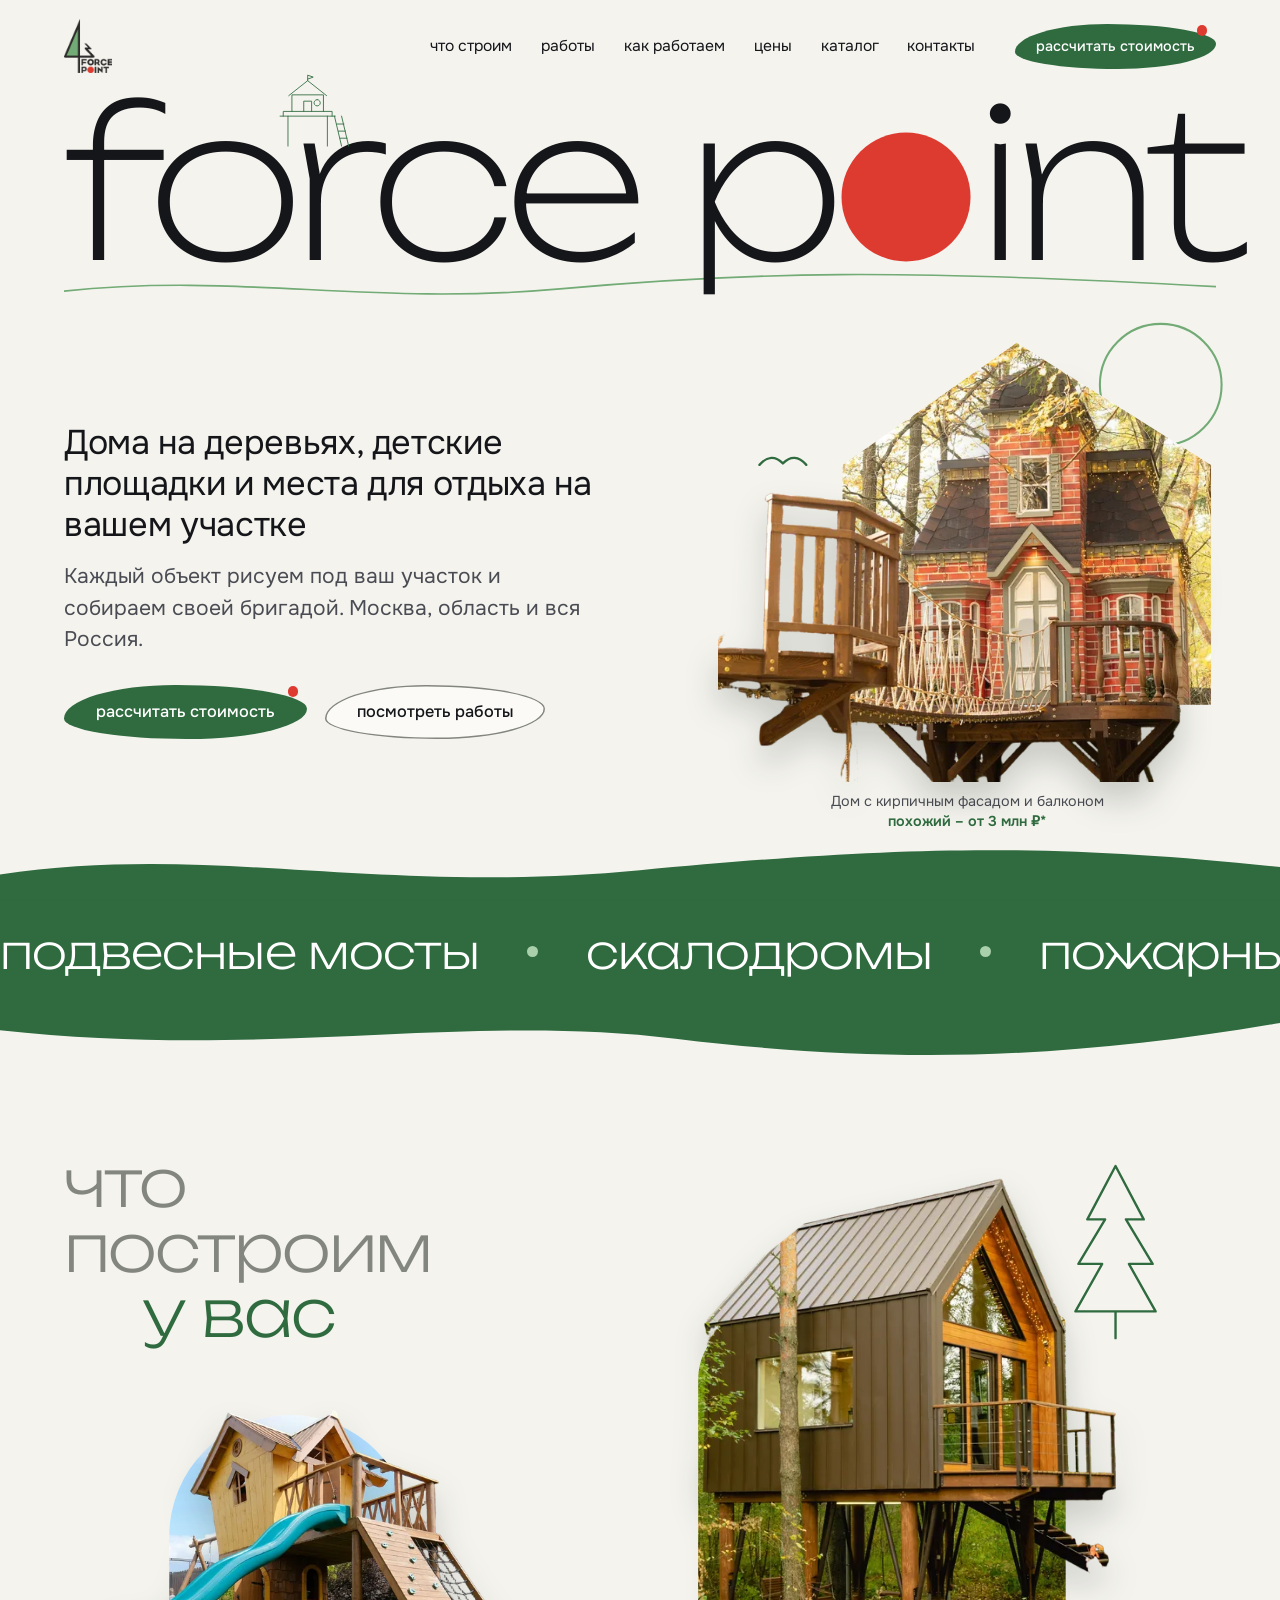
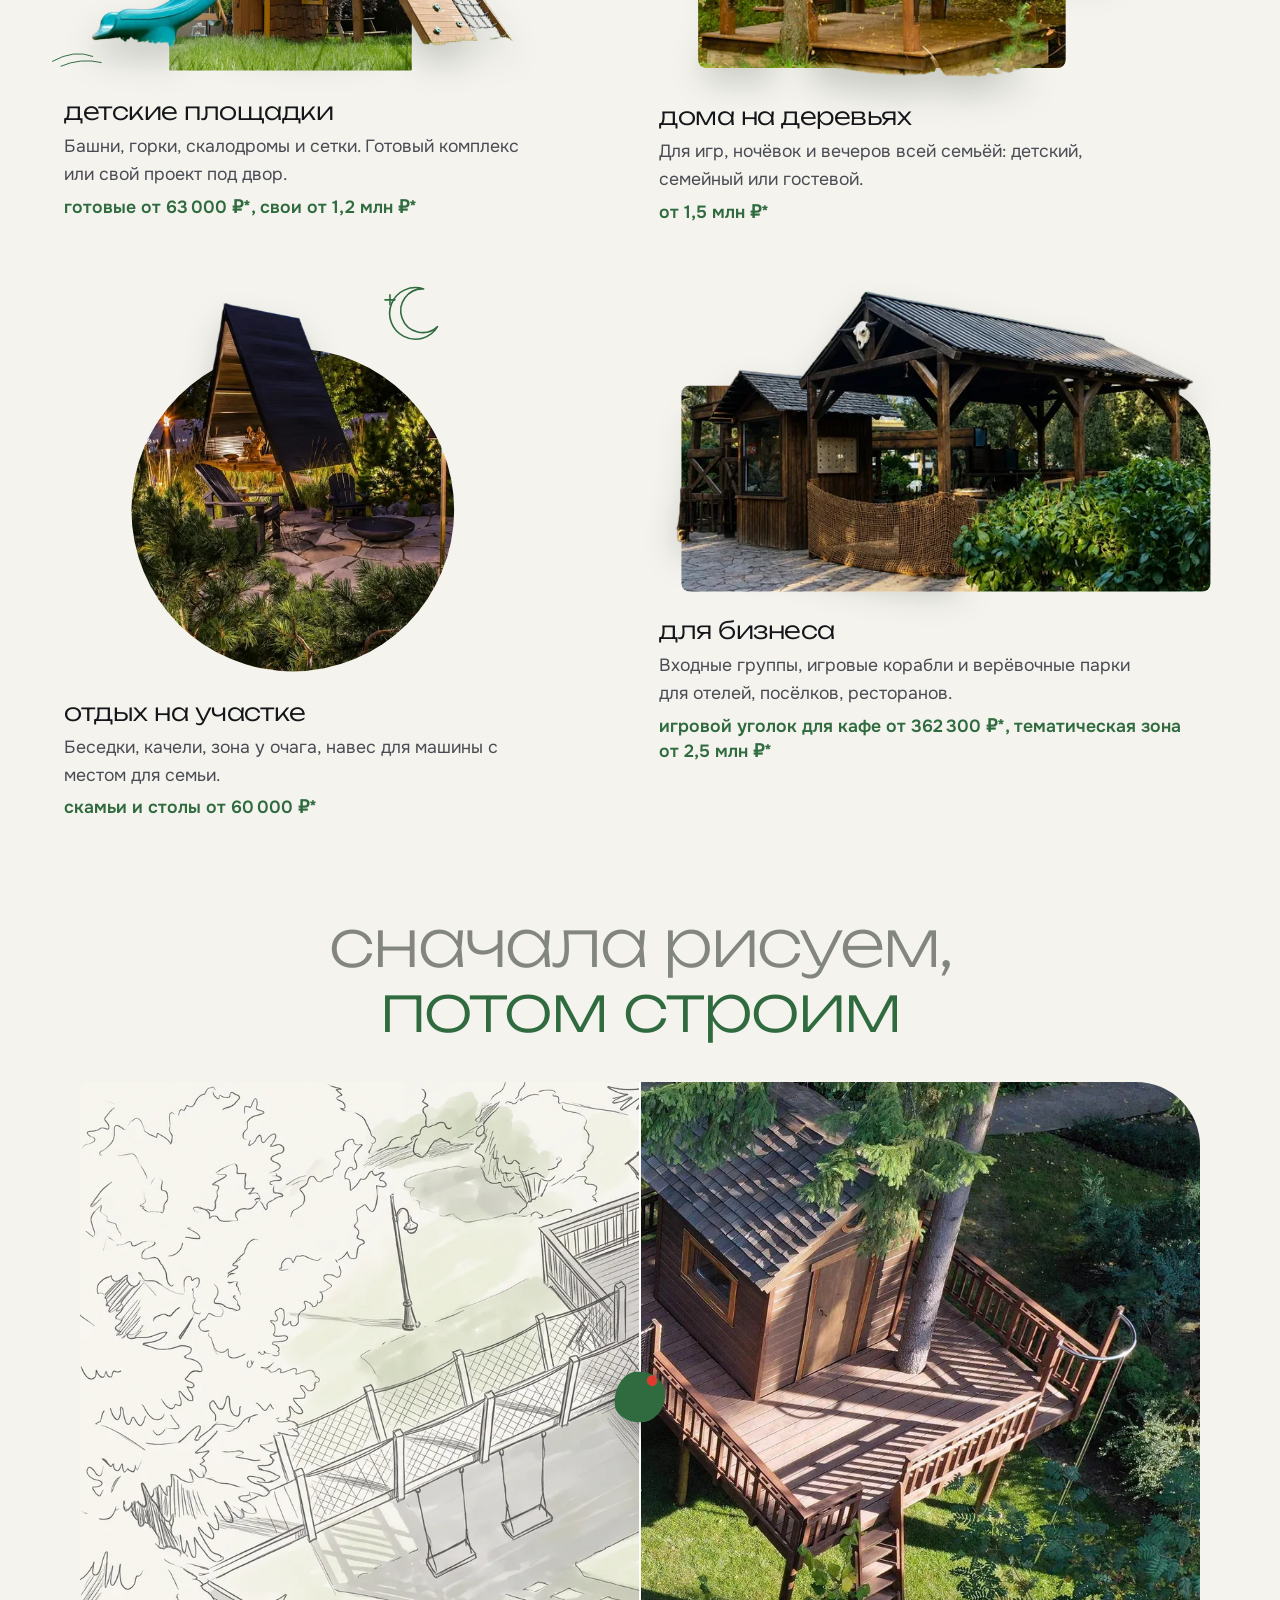
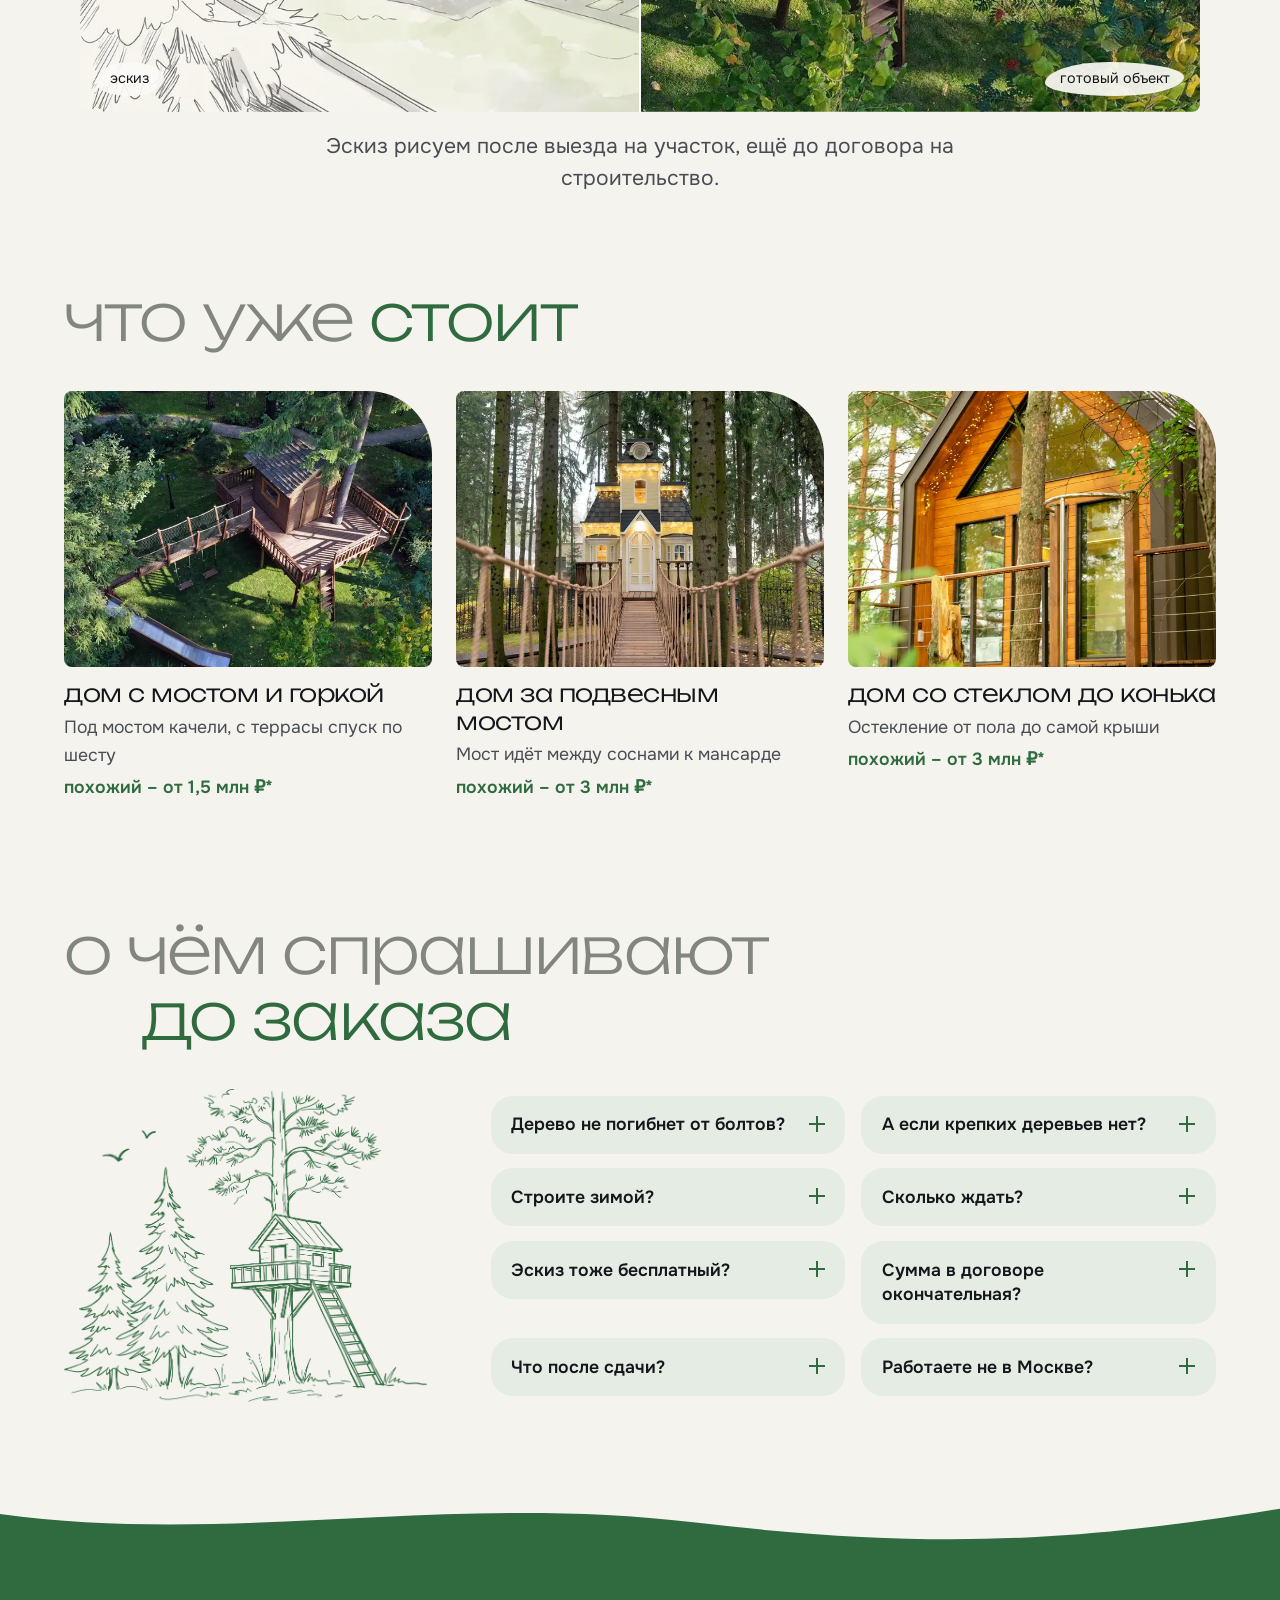
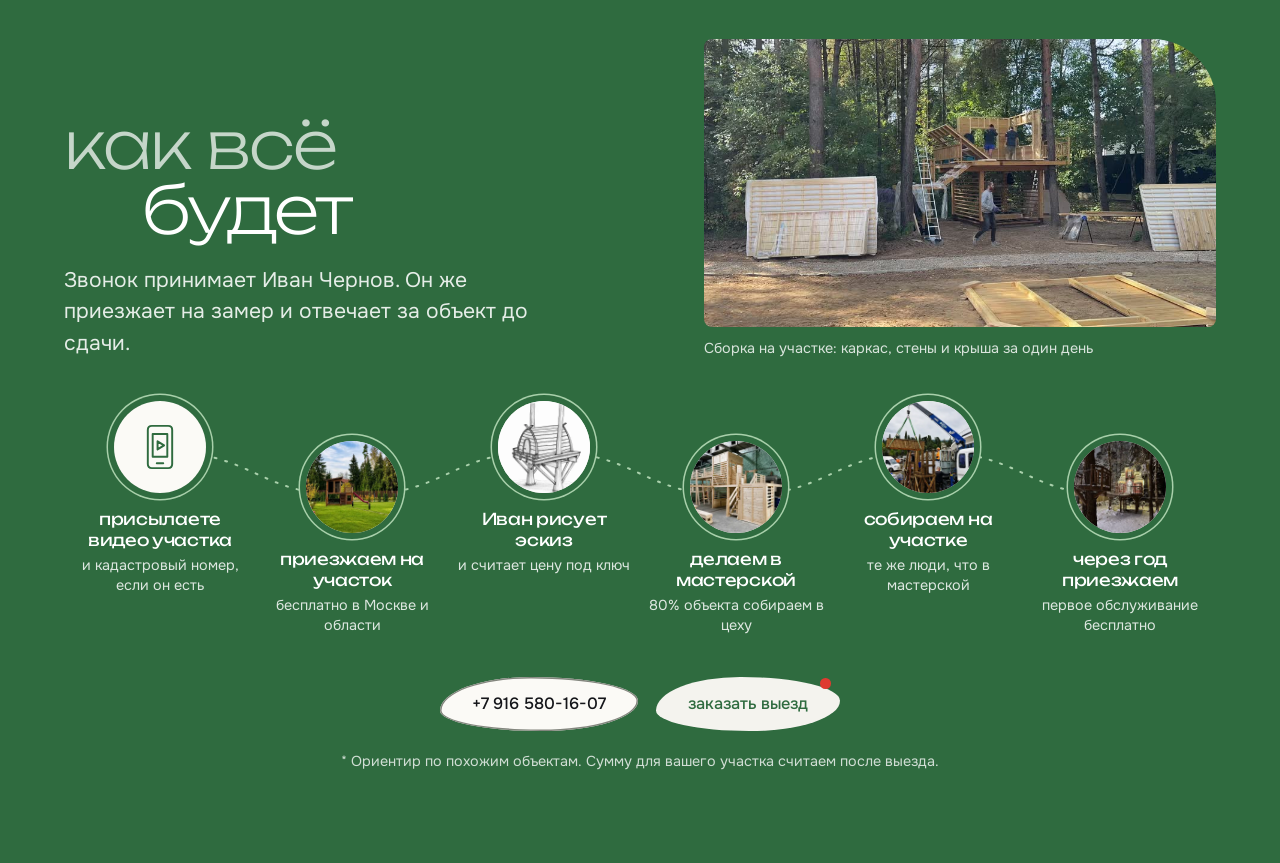
==== index.html @ ba2d0cb1 "Концепт главной Force Point для показа заказчику Co-Authored-By: Claude Opus 5.5 <noreply@anthropic." ====
<!doctype html>
<html lang="ru">
<head>
<meta charset="utf-8">
<meta name="viewport" content="width=device-width, initial-scale=1">
<title>Дома на деревьях и детские площадки – Force Point</title>
<meta name="robots" content="noindex, nofollow">
<link rel="icon" href="assets/img/favicon.ico?v=ee35d3ab95">
<link rel="preload" href="fonts/unbounded-cyrillic-wght-normal.woff2" as="font" type="font/woff2" crossorigin>
<link rel="stylesheet" href="assets/vendor/swiper/swiper-bundle.min.css?v=fc51f21167">
<link rel="stylesheet" href="tokens.css?v=929bfe4e19">
<link rel="stylesheet" href="concept.css?v=a78a0de859">
</head>
<body>

<svg width="0" height="0" class="defs" aria-hidden="true">
  <symbol id="fir" viewBox="0 0 60 122"><path d="M30 4 L11 40 H23 L5 70 H21 L3 102 H57 L39 70 H55 L37 40 H49 Z M30 102 V120"/></symbol>
  <symbol id="cloud" viewBox="0 0 80 46"><path d="M12 42 C2 42 1 27 13 26 C12 12 31 6 38 18 C44 5 67 9 64 27 C78 26 79 42 64 42 Z"/></symbol>
  <symbol id="bird" viewBox="0 0 34 12"><path d="M1 10 Q9 1 17 9 Q25 1 33 10"/></symbol>
  <symbol id="treehouse" viewBox="0 0 220 190">
    <path d="M60 188 V112 M160 188 V112 M40 112 H180 M48 112 V100 H172 V112"/>
    <path d="M70 100 V58 H150 V100 M62 60 L110 22 L158 60"/>
    <path d="M100 100 V74 H120 V100 M134 70 a8 8 0 1 0 0.1 0"/>
    <path d="M178 112 L196 188 M196 112 L214 188 M184 132 H202 M188 150 H206 M192 168 H210"/>
    <path d="M110 22 V8 L124 13 L110 18"/>
  </symbol>
  <symbol id="phone" viewBox="0 0 64 64"><path d="M22 6 H42 Q47 6 47 11 V53 Q47 58 42 58 H22 Q17 58 17 53 V11 Q17 6 22 6 Z M28 52 H36 M23 16 H41 V44 H23 Z M29 25 L37 30 L29 35 Z"/></symbol>
</svg>

<header class="header">
  <a class="brand" href="./" aria-label="Force Point"><img src="assets/img/logo-dark-240.webp?v=c1f12a60f7" width="240" height="271" alt=""></a>
  <nav class="nav" aria-label="Основное меню">
    <a href="#build">что строим</a>
    <a href="#works">работы</a>
    <a href="#path">как работаем</a>
    <a href="#build">цены</a>
    <a href="#works">каталог</a>
    <a href="#order">контакты</a>
  </nav>
  <a class="blob-btn blob-btn--small" href="#order">рассчитать стоимость</a>
</header>

<main>

<section class="hero">
  <p class="giant" aria-hidden="true">force p<span class="dot-o">o</span>int<svg class="perch"><use href="#treehouse"/></svg></p>
  <svg class="hill" viewBox="0 0 1440 120" preserveAspectRatio="none" aria-hidden="true"><path d="M0 70 C 220 20 380 110 620 64 S 1040 10 1440 58"/></svg>

  <div class="hero-row">
    <div class="hero-text">
      <h1>Дома на деревьях, детские площадки и места для отдыха на вашем участке</h1>
      <p>Каждый объект рисуем под ваш участок и собираем своей бригадой. Москва, область и вся Россия.</p>
      <div class="actions">
        <a class="blob-btn" href="#order">рассчитать стоимость</a>
        <a class="blob-btn blob-btn--light" href="#works">посмотреть работы</a>
      </div>
    </div>

    <figure class="hero-figure">
      <div class="pop pop--brick">
        <svg class="doodle hero-sun" viewBox="0 0 100 100"><circle cx="50" cy="50" r="47"/></svg>
        <div class="pop-shape"><img src="img/pop/brick-1200.webp?v=522256e740" srcset="img/pop/brick-640.webp?v=04c3f926df 640w, img/pop/brick-1200.webp?v=522256e740 1200w" sizes="(max-width: 860px) 92vw, 560px" width="1200" height="1090" alt="Дом на дереве с кирпичным фасадом, балконом и верёвочным мостом среди осенней листвы" fetchpriority="high"></div>
<img class="pop-cut" src="img/pop/brick-cut-1200.webp?v=ddfe36bfa2" srcset="img/pop/brick-cut-640.webp?v=f994832291 640w, img/pop/brick-cut-1200.webp?v=ddfe36bfa2 1200w" sizes="(max-width: 860px) 92vw, 560px" width="1200" height="1090" alt="" aria-hidden="true" fetchpriority="high">
        <svg class="doodle doodle--front hero-bird"><use href="#bird"/></svg>
      </div>
      <figcaption>Дом с кирпичным фасадом и балконом <b>похожий – <span class="nobr">от 3 млн ₽*</span></b></figcaption>
    </figure>
  </div>
</section>

<div class="band">
  <svg class="wave wave--top" viewBox="0 0 1440 110" preserveAspectRatio="none" aria-hidden="true"><path d="M0 110 V60 C 240 0 420 100 720 52 S 1180 0 1440 46 V110 Z"/></svg>
  <div class="ticker" aria-hidden="true">
    <div class="ticker-line">
      <span>подвесные мосты</span><span>скалодромы</span><span>пожарные шесты</span><span>качели-гнёзда</span><span>песочницы со скамьями</span><span>беседки</span><span>зоны у очага</span><span>гаражи с местом для семьи</span><span>вольеры</span><span>входные группы</span><span>игровые корабли</span><span>строим и зимой</span><span>подвесные мосты</span><span>скалодромы</span><span>пожарные шесты</span><span>качели-гнёзда</span><span>песочницы со скамьями</span><span>беседки</span><span>зоны у очага</span><span>гаражи с местом для семьи</span><span>вольеры</span><span>входные группы</span><span>игровые корабли</span><span>строим и зимой</span>
    </div>
  </div>
  <svg class="wave wave--bottom" viewBox="0 0 1440 110" preserveAspectRatio="none" aria-hidden="true"><path d="M0 0 V54 C 300 110 520 20 760 70 S 1200 110 1440 40 V0 Z"/></svg>
</div>

<section class="section build" id="build">
  <h2 class="two-tone build-title"><span>что построим</span> <span>у вас</span></h2>

  <a class="door door--house" href="#works">
    <div class="pop pop--pine">
      <svg class="doodle door-pine" viewBox="0 0 60 122"><use href="#fir"/></svg>
      <div class="pop-shape"><img src="img/pop/pine-1200.webp?v=fd95b093e8" srcset="img/pop/pine-640.webp?v=942b3dab69 640w, img/pop/pine-1200.webp?v=fd95b093e8 1200w" sizes="(max-width: 860px) 50vw, 46vw" width="1200" height="1151" alt="Дом на дереве на стальных опорах с террасой и лестницей в сосновом лесу" loading="lazy" decoding="async"></div>
<img class="pop-cut" src="img/pop/pine-cut-1200.webp?v=dfe029a0f3" srcset="img/pop/pine-cut-640.webp?v=f5804e5b0f 640w, img/pop/pine-cut-1200.webp?v=dfe029a0f3 1200w" sizes="(max-width: 860px) 50vw, 46vw" width="1200" height="1151" alt="" aria-hidden="true" loading="lazy" decoding="async">
    </div>
    <h3>дома на деревьях</h3>
    <p>Для игр, ночёвок и вечеров всей семьёй: детский, семейный или гостевой.</p>
    <span class="price nobr">от 1,5 млн ₽*</span>
  </a>

  <a class="door door--arch" href="#works">
    <div class="pop pop--playground">
      <div class="pop-shape"><img src="img/pop/playground-1200.webp?v=5e64ba952d" srcset="img/pop/playground-640.webp?v=08c63d7a18 640w, img/pop/playground-1200.webp?v=5e64ba952d 1200w" sizes="(max-width: 860px) 50vw, 44vw" width="1200" height="752" alt="Игровая башня с горкой, лестницей и скалодромом рядом с домом" loading="lazy" decoding="async"></div>
<img class="pop-cut" src="img/pop/playground-cut-1200.webp?v=b3ec64650d" srcset="img/pop/playground-cut-640.webp?v=a9c3c1dcd8 640w, img/pop/playground-cut-1200.webp?v=b3ec64650d 1200w" sizes="(max-width: 860px) 50vw, 44vw" width="1200" height="752" alt="" aria-hidden="true" loading="lazy" decoding="async">
      <svg class="doodle doodle--front door-whoosh" viewBox="0 0 120 40"><path d="M4 30 Q40 10 70 22 M18 38 Q50 24 84 32"/></svg>
    </div>
    <h3>детские площадки</h3>
    <p>Башни, горки, скалодромы и сетки. Готовый комплекс или свой проект под двор.</p>
    <span class="price"><span class="nobr">готовые от 63 000 ₽*</span>, <span class="nobr">свои от 1,2 млн ₽*</span></span>
  </a>

  <a class="door door--round" href="#works">
    <div class="pop pop--lounge">
      <svg class="doodle door-moon" viewBox="0 0 60 60"><path d="M40 6 A26 26 0 1 0 54 44 A22 22 0 1 1 40 6 Z"/><path d="M6 12 V22 M1 17 H11"/></svg>
      <div class="pop-shape"><img src="img/pop/lounge-1200.webp?v=35604b1f19" srcset="img/pop/lounge-640.webp?v=a756a510f2 640w, img/pop/lounge-1200.webp?v=35604b1f19 1200w" sizes="(max-width: 860px) 50vw, 34vw" width="1200" height="1084" alt="Вечерняя зона отдыха с навесом-шалашом, креслами, очагом и подсветкой" loading="lazy" decoding="async"></div>
<img class="pop-cut" src="img/pop/lounge-cut-1200.webp?v=0dac699942" srcset="img/pop/lounge-cut-640.webp?v=8b97aae8d5 640w, img/pop/lounge-cut-1200.webp?v=0dac699942 1200w" sizes="(max-width: 860px) 50vw, 34vw" width="1200" height="1084" alt="" aria-hidden="true" loading="lazy" decoding="async">
    </div>
    <h3>отдых на участке</h3>
    <p>Беседки, качели, зона у очага, навес для машины с местом для семьи.</p>
    <span class="price">скамьи и столы <span class="nobr">от 60 000 ₽*</span></span>
  </a>

  <a class="door door--wide" href="#works">
    <div class="pop pop--canopy">
      <div class="pop-shape"><img src="img/pop/canopy-1200.webp?v=cead79ba4e" srcset="img/pop/canopy-640.webp?v=a4f1229f09 640w, img/pop/canopy-1200.webp?v=cead79ba4e 1200w" sizes="(max-width: 860px) 50vw, 46vw" width="1200" height="716" alt="Входная группа парка: деревянный навес, водонапорная башня и ограда из каната" loading="lazy" decoding="async"></div>
<img class="pop-cut" src="img/pop/canopy-cut-1200.webp?v=8cf3392c97" srcset="img/pop/canopy-cut-640.webp?v=de8123966d 640w, img/pop/canopy-cut-1200.webp?v=8cf3392c97 1200w" sizes="(max-width: 860px) 50vw, 46vw" width="1200" height="716" alt="" aria-hidden="true" loading="lazy" decoding="async">
    </div>
    <h3>для бизнеса</h3>
    <p>Входные группы, игровые корабли и верёвочные парки для отелей, посёлков, ресторанов.</p>
    <span class="price">игровой уголок для кафе <span class="nobr">от 362 300 ₽*</span>, тематическая зона <span class="nobr">от 2,5 млн ₽*</span></span>
  </a>
</section>

<section class="section sketch-block">
  <h2 class="two-tone"><span>сначала рисуем,</span> <span>потом строим</span></h2>
  <div class="compare">
    <img class="compare-sketch" src="img/compare-sketch.webp?v=7c0fb1abaa" width="1600" height="900" alt="Эскиз дома на дереве с подвесным мостом, качелями и лестницей" loading="lazy" decoding="async">
    <div class="compare-photo"><img src="img/compare-photo.webp?v=628adcccfe" width="1600" height="900" alt="Готовый дом на дереве с подвесным мостом, качелями и лестницей, вид сверху" loading="lazy" decoding="async"></div>
    <span class="compare-label compare-label--left">эскиз</span>
    <span class="compare-label compare-label--right">готовый объект</span>
    <input class="compare-range" type="range" min="0" max="100" value="50" aria-label="Сравнить эскиз и готовый объект">
    <span class="compare-handle" aria-hidden="true"></span>
  </div>
  <p class="sketch-note">Эскиз рисуем после выезда на участок, ещё до договора на строительство.</p>
</section>

<section class="section objects" id="works">
  <h2 class="two-tone two-tone--line"><span>что уже</span> <span>стоит</span></h2>
  
  <div class="ribbon">
    <div class="swiper"><div class="swiper-wrapper">
      
      <article class="swiper-slide work">
        <div class="work-photo"><picture class=""><source type="image/webp" srcset="media/treehouse-aerial-bridge-photo-400.webp?v=6bc2d431eb 400w, media/treehouse-aerial-bridge-photo-640.webp?v=dd4ed55a1a 640w, media/treehouse-aerial-bridge-photo-1040.webp?v=4059f0c45e 1040w, media/treehouse-aerial-bridge-photo-1440.webp?v=79b7516b16 1440w" sizes="(max-width: 760px) 100vw, (max-width: 1024px) 50vw, 33vw"><img src="media/treehouse-aerial-bridge-photo-1440.jpg?v=f886930500" srcset="media/treehouse-aerial-bridge-photo-400.jpg?v=2b773473aa 400w, media/treehouse-aerial-bridge-photo-640.jpg?v=0a26b4a49d 640w, media/treehouse-aerial-bridge-photo-1040.jpg?v=4ec1fe2b7a 1040w, media/treehouse-aerial-bridge-photo-1440.jpg?v=f886930500 1440w" sizes="(max-width: 760px) 100vw, (max-width: 1024px) 50vw, 33vw" width="1440" height="1080" alt="Вид сверху на дом на дереве с террасой, подвесным мостом, качелями и горкой" loading="lazy" decoding="async"></picture></div>
        <h3>дом с мостом и горкой</h3>
        <p>Под мостом качели, с террасы спуск по шесту</p>
        <span class="price">похожий – <span class="nobr">от 1,5 млн ₽*</span></span>
      </article>
      
      <article class="swiper-slide work">
        <div class="work-photo"><picture class=""><source type="image/webp" srcset="media/treehouse-rope-bridge-photo-400.webp?v=8290dca514 400w, media/treehouse-rope-bridge-photo-640.webp?v=a1b5d60215 640w, media/treehouse-rope-bridge-photo-1040.webp?v=e4dfe15c56 1040w, media/treehouse-rope-bridge-photo-1440.webp?v=17ed5c8c1c 1440w" sizes="(max-width: 760px) 100vw, (max-width: 1024px) 50vw, 33vw"><img src="media/treehouse-rope-bridge-photo-1440.jpg?v=fd3db1ac92" srcset="media/treehouse-rope-bridge-photo-400.jpg?v=e15e7bd362 400w, media/treehouse-rope-bridge-photo-640.jpg?v=6808625550 640w, media/treehouse-rope-bridge-photo-1040.jpg?v=f145838a31 1040w, media/treehouse-rope-bridge-photo-1440.jpg?v=fd3db1ac92 1440w" sizes="(max-width: 760px) 100vw, (max-width: 1024px) 50vw, 33vw" width="1440" height="1080" alt="Верёвочный мост, который ведёт к светлому дому на дереве в сосновом лесу" loading="lazy" decoding="async"></picture></div>
        <h3>дом за подвесным мостом</h3>
        <p>Мост идёт между соснами к мансарде</p>
        <span class="price">похожий – <span class="nobr">от 3 млн ₽*</span></span>
      </article>
      
      <article class="swiper-slide work">
        <div class="work-photo"><picture class=""><source type="image/webp" srcset="media/treehouse-glass-facade-photo-400.webp?v=afebae0e97 400w, media/treehouse-glass-facade-photo-640.webp?v=7eb2a682e7 640w, media/treehouse-glass-facade-photo-1040.webp?v=231516ab51 1040w, media/treehouse-glass-facade-photo-1440.webp?v=cb8a4ddcd5 1440w" sizes="(max-width: 760px) 100vw, (max-width: 1024px) 50vw, 33vw"><img src="media/treehouse-glass-facade-photo-1440.jpg?v=e43c7f4366" srcset="media/treehouse-glass-facade-photo-400.jpg?v=5e5171f8b6 400w, media/treehouse-glass-facade-photo-640.jpg?v=f4a2cd9cd5 640w, media/treehouse-glass-facade-photo-1040.jpg?v=2d2a5edcd0 1040w, media/treehouse-glass-facade-photo-1440.jpg?v=e43c7f4366 1440w" sizes="(max-width: 760px) 100vw, (max-width: 1024px) 50vw, 33vw" width="1440" height="1080" alt="Фасад дома на дереве с витражным остеклением от пола до конька" loading="lazy" decoding="async"></picture></div>
        <h3>дом со стеклом до конька</h3>
        <p>Остекление от пола до самой крыши</p>
        <span class="price">похожий – <span class="nobr">от 3 млн ₽*</span></span>
      </article>
      
      <article class="swiper-slide work">
        <div class="work-photo"><picture class=""><source type="image/webp" srcset="media/treehouse-interior-kitchen-photo-400.webp?v=812917f1de 400w, media/treehouse-interior-kitchen-photo-640.webp?v=5ee68cf496 640w, media/treehouse-interior-kitchen-photo-1040.webp?v=7f792c9aa9 1040w" sizes="(max-width: 760px) 100vw, (max-width: 1024px) 50vw, 33vw"><img src="media/treehouse-interior-kitchen-photo-1040.jpg?v=c161019654" srcset="media/treehouse-interior-kitchen-photo-400.jpg?v=e3adbbb506 400w, media/treehouse-interior-kitchen-photo-640.jpg?v=1b96a8bc0f 640w, media/treehouse-interior-kitchen-photo-1040.jpg?v=c161019654 1040w" sizes="(max-width: 760px) 100vw, (max-width: 1024px) 50vw, 33vw" width="1040" height="780" alt="Интерьер дома на дереве: небольшая кухня, стол у окна и деревянная отделка" loading="lazy" decoding="async"></picture></div>
        <h3>дом, где можно жить</h3>
        <p>Кухня, стол у окна, отделка деревом</p>
        <span class="price">похожий – <span class="nobr">от 8 млн ₽*</span></span>
      </article>
      
      <article class="swiper-slide work">
        <div class="work-photo"><picture class=""><source type="image/webp" srcset="media/treehouse-winter-bridge-photo-400.webp?v=1ce4802572 400w, media/treehouse-winter-bridge-photo-640.webp?v=5b5fbfdbe6 640w, media/treehouse-winter-bridge-photo-1040.webp?v=c20e8604de 1040w, media/treehouse-winter-bridge-photo-1440.webp?v=03ac193f1c 1440w" sizes="(max-width: 760px) 100vw, (max-width: 1024px) 50vw, 33vw"><img src="media/treehouse-winter-bridge-photo-1440.jpg?v=fefff6287c" srcset="media/treehouse-winter-bridge-photo-400.jpg?v=ee85cf584c 400w, media/treehouse-winter-bridge-photo-640.jpg?v=def1ab112f 640w, media/treehouse-winter-bridge-photo-1040.jpg?v=12b1c376d1 1040w, media/treehouse-winter-bridge-photo-1440.jpg?v=fefff6287c 1440w" sizes="(max-width: 760px) 100vw, (max-width: 1024px) 50vw, 33vw" width="1440" height="1080" alt="Дом на дереве зимой: тёплый свет в окнах, подвесной мост и заснеженная терраса" loading="lazy" decoding="async"></picture></div>
        <h3>дом с мостом зимой</h3>
        <p>Свет в окнах, снег на террасе</p>
        <span class="price">похожий – <span class="nobr">от 3 млн ₽*</span></span>
      </article>
      
      <article class="swiper-slide work">
        <div class="work-photo"><picture class=""><source type="image/webp" srcset="media/playground-climbing-wall-photo-400.webp?v=6f0dec5c34 400w, media/playground-climbing-wall-photo-640.webp?v=3211d13ad9 640w, media/playground-climbing-wall-photo-1040.webp?v=20fc984f72 1040w, media/playground-climbing-wall-photo-1440.webp?v=e0afb1255c 1440w" sizes="(max-width: 760px) 100vw, (max-width: 1024px) 50vw, 33vw"><img src="media/playground-climbing-wall-photo-1440.jpg?v=caf5a01cbb" srcset="media/playground-climbing-wall-photo-400.jpg?v=457d9e8250 400w, media/playground-climbing-wall-photo-640.jpg?v=95fed715fb 640w, media/playground-climbing-wall-photo-1040.jpg?v=14c171f7a8 1040w, media/playground-climbing-wall-photo-1440.jpg?v=caf5a01cbb 1440w" sizes="(max-width: 760px) 100vw, (max-width: 1024px) 50vw, 33vw" width="1440" height="1080" alt="Площадка со скалодромом, горкой и переходом среди зелени" loading="lazy" decoding="async"></picture></div>
        <h3>площадка со скалодромом</h3>
        <p>Переход на высоте, горка, домик на опорах</p>
        <span class="price">похожая – <span class="nobr">от 1,2 млн ₽*</span></span>
      </article>
      
      <article class="swiper-slide work">
        <div class="work-photo"><picture class=""><source type="image/webp" srcset="media/playground-tower-slide-photo-400.webp?v=98510f8fa3 400w, media/playground-tower-slide-photo-640.webp?v=9d4a29859f 640w, media/playground-tower-slide-photo-1040.webp?v=27f708b9cd 1040w, media/playground-tower-slide-photo-1440.webp?v=8dc1e6f840 1440w" sizes="(max-width: 760px) 100vw, (max-width: 1024px) 50vw, 33vw"><img src="media/playground-tower-slide-photo-1440.jpg?v=c85c052a0d" srcset="media/playground-tower-slide-photo-400.jpg?v=5f56b94ab7 400w, media/playground-tower-slide-photo-640.jpg?v=b23dbc18b7 640w, media/playground-tower-slide-photo-1040.jpg?v=a00e4dc8e4 1040w, media/playground-tower-slide-photo-1440.jpg?v=c85c052a0d 1440w" sizes="(max-width: 760px) 100vw, (max-width: 1024px) 50vw, 33vw" width="1440" height="1080" alt="Игровая башня с горкой, лестницей и скалодромом рядом с домом" loading="lazy" decoding="async"></picture></div>
        <h3>башня с горкой</h3>
        <p>Горка, лестница и скалодром у дома</p>
        <span class="price">похожая – <span class="nobr">от 350 000 ₽*</span></span>
      </article>
      
      <article class="swiper-slide work">
        <div class="work-photo"><picture class=""><source type="image/webp" srcset="media/maf-sandbox-photo-400.webp?v=9279808a05 400w, media/maf-sandbox-photo-640.webp?v=5e145e6d97 640w, media/maf-sandbox-photo-1040.webp?v=993dd2cbe0 1040w, media/maf-sandbox-photo-1440.webp?v=0b0225e86b 1440w" sizes="(max-width: 760px) 100vw, (max-width: 1024px) 50vw, 33vw"><img src="media/maf-sandbox-photo-1440.jpg?v=769521592c" srcset="media/maf-sandbox-photo-400.jpg?v=f392730ab9 400w, media/maf-sandbox-photo-640.jpg?v=94f261f24e 640w, media/maf-sandbox-photo-1040.jpg?v=5c1559932f 1040w, media/maf-sandbox-photo-1440.jpg?v=769521592c 1440w" sizes="(max-width: 760px) 100vw, (max-width: 1024px) 50vw, 33vw" width="1440" height="1080" alt="Песочница с откидной крышкой, которая превращается в скамьи" loading="lazy" decoding="async"></picture></div>
        <h3>песочница со скамьями</h3>
        <p>Крышка раскладывается в две скамьи</p>
        <span class="price">похожая – <span class="nobr">от 60 000 ₽*</span></span>
      </article>
      
      <article class="swiper-slide work">
        <div class="work-photo"><picture class=""><source type="image/webp" srcset="media/maf-swing-canopy-photo-400.webp?v=bd885c6c1b 400w, media/maf-swing-canopy-photo-640.webp?v=07d58d78c9 640w, media/maf-swing-canopy-photo-1040.webp?v=1d4739a921 1040w, media/maf-swing-canopy-photo-1440.webp?v=eb9184885b 1440w" sizes="(max-width: 760px) 100vw, (max-width: 1024px) 50vw, 33vw"><img src="media/maf-swing-canopy-photo-1440.jpg?v=2300e499a6" srcset="media/maf-swing-canopy-photo-400.jpg?v=3086bb4e81 400w, media/maf-swing-canopy-photo-640.jpg?v=715c5f6331 640w, media/maf-swing-canopy-photo-1040.jpg?v=1d752b301c 1040w, media/maf-swing-canopy-photo-1440.jpg?v=2300e499a6 1440w" sizes="(max-width: 760px) 100vw, (max-width: 1024px) 50vw, 33vw" width="1440" height="1080" alt="Качели-гнездо под деревянным навесом на подстриженном газоне" loading="lazy" decoding="async"></picture></div>
        <h3>качели-гнездо под навесом</h3>
        <p>Навес из бруса на краю газона</p>
        <span class="price">похожие – <span class="nobr">от 60 000 ₽*</span></span>
      </article>
      
      <article class="swiper-slide work">
        <div class="work-photo"><picture class=""><source type="image/webp" srcset="media/thematic-rock-house-photo-400.webp?v=32a571f581 400w, media/thematic-rock-house-photo-640.webp?v=7350e393fb 640w, media/thematic-rock-house-photo-1040.webp?v=8678675af8 1040w" sizes="(max-width: 760px) 100vw, (max-width: 1024px) 50vw, 33vw"><img src="media/thematic-rock-house-photo-1040.jpg?v=0653b5b655" srcset="media/thematic-rock-house-photo-400.jpg?v=ecc52533ff 400w, media/thematic-rock-house-photo-640.jpg?v=3fa2bc5f8d 640w, media/thematic-rock-house-photo-1040.jpg?v=0653b5b655 1040w" sizes="(max-width: 760px) 100vw, (max-width: 1024px) 50vw, 33vw" width="1040" height="780" alt="Тематический игровой объект у скального рельефа с настилами и переходами" loading="lazy" decoding="async"></picture></div>
        <h3>тематическая зона</h3>
        <p>Тотем на входе вырезал Иван</p>
        <span class="price">похожая – <span class="nobr">от 2,5 млн ₽*</span></span>
      </article>
      
      <article class="swiper-slide work">
        <div class="work-photo"><picture class=""><source type="image/webp" srcset="media/thematic-pirate-ship-photo-400.webp?v=a9a3cf1a3a 400w, media/thematic-pirate-ship-photo-640.webp?v=6f263b52ea 640w, media/thematic-pirate-ship-photo-1040.webp?v=8a34c6db50 1040w" sizes="(max-width: 760px) 100vw, (max-width: 1024px) 50vw, 33vw"><img src="media/thematic-pirate-ship-photo-1040.jpg?v=18fb494911" srcset="media/thematic-pirate-ship-photo-400.jpg?v=8ec1dc99d4 400w, media/thematic-pirate-ship-photo-640.jpg?v=862c6c1265 640w, media/thematic-pirate-ship-photo-1040.jpg?v=18fb494911 1040w" sizes="(max-width: 760px) 100vw, (max-width: 1024px) 50vw, 33vw" width="1040" height="780" alt="Тематический игровой объект в виде корабля с горкой и палубными элементами" loading="lazy" decoding="async"></picture></div>
        <h3>игровой корабль</h3>
        <p>Палуба, пушка, канатная сетка и горка</p>
        <span class="price">похожий – <span class="nobr">от 2,5 млн ₽*</span></span>
      </article>
      
      <article class="swiper-slide work">
        <div class="work-photo"><picture class=""><source type="image/webp" srcset="media/rope-park-platforms-photo-400.webp?v=c389885fc9 400w, media/rope-park-platforms-photo-640.webp?v=75e1d5eaaa 640w, media/rope-park-platforms-photo-1040.webp?v=57ece82b24 1040w" sizes="(max-width: 760px) 100vw, (max-width: 1024px) 50vw, 33vw"><img src="media/rope-park-platforms-photo-1040.jpg?v=cba55e2bfb" srcset="media/rope-park-platforms-photo-400.jpg?v=2535c9f5f9 400w, media/rope-park-platforms-photo-640.jpg?v=7646defadf 640w, media/rope-park-platforms-photo-1040.jpg?v=cba55e2bfb 1040w" sizes="(max-width: 760px) 100vw, (max-width: 1024px) 50vw, 33vw" width="1040" height="780" alt="Верёвочный парк: платформы на деревьях и навесные переходы между ними" loading="lazy" decoding="async"></picture></div>
        <h3>верёвочный парк на соснах</h3>
        <p>Платформы на деревьях и переходы между ними</p>
        <span class="price">похожий – <span class="nobr">от 900 000 ₽*</span></span>
      </article>
      
    </div></div>
  </div>
</section>

<section class="section section--before-wave faq">
  <h2 class="two-tone faq-title"><span>о чём спрашивают</span> <span>до заказа</span></h2>
  <img class="faq-drawing" src="img/drawing-treehouse.webp?v=48f1e5444e" width="773" height="667" alt="" loading="lazy" decoding="async">
  <div class="faq-list">
    <details class="faq-item"><summary>Дерево не погибнет от болтов?</summary><p>Болты точим сами из нержавеющей стали, один держит около 2,5 т. Ствол не обжимаем по кругу, поэтому дерево растёт дальше.</p></details>
    <details class="faq-item"><summary>А если крепких деревьев нет?</summary><p>Ставим дом на опоры, а стволы пропускаем сквозь террасу. Подходят сосна, дуб, лиственница и кедр от 22–26 см в диаметре, берёза и тополь не подходят.</p></details>
    <details class="faq-item"><summary>Строите зимой?</summary><p>Да, круглый год. Зимой в бетон добавляем присадки, в сильный мороз греем его под плёнкой. Очередь зимой короче.</p></details>
    <details class="faq-item"><summary>Сколько ждать?</summary><p>Дом по своему проекту обычно 30–45 рабочих дней от начала изготовления до сборки. Готовый комплекс со склада забираете сразу, под заказ – около 10 рабочих дней.</p></details>
    <details class="faq-item"><summary>Эскиз тоже бесплатный?</summary><p>Нет, на эскиз заключаем отдельный договор. По нему видно, как объект встанет между деревьями, и по нему же считаем цену под ключ.</p></details>
    <details class="faq-item"><summary>Сумма в договоре окончательная?</summary><p>Да. В договоре итог под ключ, доставка и сборка отдельными строками. Если мы ошиблись в расчёте, доплачивать не придётся.</p></details>
    <details class="faq-item"><summary>Что после сдачи?</summary><p>Гарантия 12 месяцев с подписания акта: если что-то случится, приезжаем и меняем.</p></details>
    <details class="faq-item"><summary>Работаете не в Москве?</summary><p>Да, по всей России. Дорога и проживание бригады идут в смете отдельной строкой.</p></details>
  </div>
</section>

<section class="path" id="path">
  <svg class="wave wave--top" viewBox="0 0 1440 110" preserveAspectRatio="none" aria-hidden="true"><path d="M0 110 V40 C 260 100 500 0 780 56 S 1220 90 1440 30 V110 Z"/></svg>
  <div class="path-inner">
    <div class="path-head">
      <div>
        <h2 class="two-tone two-tone--light"><span>как всё</span> <span>будет</span></h2>
        <p class="path-lead">Звонок принимает Иван Чернов. Он же приезжает на замер и отвечает за объект до сдачи.</p>
      </div>
      <figure class="path-clip">
        <video class="clip" muted loop playsinline preload="none" poster="media/clip-treehouse-build-poster.jpg?v=e2d893b3ee" aria-label="Сборка дома на дереве на участке: каркас, стены и крыша за один день" data-autoplay><source src="media/clip-treehouse-build.mp4?v=4f25668af1" type="video/mp4"></video>
        <figcaption>Сборка на участке: каркас, стены и крыша за один день</figcaption>
      </figure>
    </div>
    <div class="route">
      <svg class="route-line" viewBox="0 0 1200 120" preserveAspectRatio="none" aria-hidden="true"><path d="M100 46 C 200 46 200 86 300 86 S 400 46 500 46 S 600 86 700 86 S 800 46 900 46 S 1000 86 1100 86"/></svg>
      <ol class="stops">
        <li class="stop"><span class="stop-pic stop-pic--draw"><svg class="doodle"><use href="#phone"/></svg></span><b>присылаете видео участка</b><span>и кадастровый номер, если он есть</span></li>
        <li class="stop"><span class="stop-pic"><picture class=""><source type="image/webp" srcset="media/territory-lawn-overview-square-400.webp?v=c8f7b0aab2 400w, media/territory-lawn-overview-square-560.webp?v=ce789a3e82 560w, media/territory-lawn-overview-square-900.webp?v=698f53115a 900w" sizes="120px"><img src="media/territory-lawn-overview-square-900.jpg?v=9c3ebde819" srcset="media/territory-lawn-overview-square-400.jpg?v=f500949a22 400w, media/territory-lawn-overview-square-560.jpg?v=3697555dc4 560w, media/territory-lawn-overview-square-900.jpg?v=9c3ebde819 900w" sizes="120px" width="900" height="900" alt="Общий план участка: газон, дорожки и игровая зона в глубине" loading="lazy" decoding="async"></picture></span><b>приезжаем на участок</b><span>бесплатно в Москве и области</span></li>
        <li class="stop"><span class="stop-pic stop-pic--paper"><picture class=""><source type="image/webp" srcset="media/design-sketch-treehouse-square-400.webp?v=b82aae6fd7 400w, media/design-sketch-treehouse-square-560.webp?v=93d6644e6e 560w, media/design-sketch-treehouse-square-900.webp?v=8522b46ccd 900w, media/design-sketch-treehouse-square-1200.webp?v=9498bd404b 1200w" sizes="120px"><img src="media/design-sketch-treehouse-square-1200.jpg?v=05b1c8e98c" srcset="media/design-sketch-treehouse-square-400.jpg?v=1373f6c370 400w, media/design-sketch-treehouse-square-560.jpg?v=0585a90de3 560w, media/design-sketch-treehouse-square-900.jpg?v=b56569fb1a 900w, media/design-sketch-treehouse-square-1200.jpg?v=05b1c8e98c 1200w" sizes="120px" width="1200" height="1200" alt="Карандашный эскиз дома на дереве, нарисованный Иваном" loading="lazy" decoding="async"></picture></span><b>Иван рисует эскиз</b><span>и считает цену под ключ</span></li>
        <li class="stop"><span class="stop-pic"><picture class=""><source type="image/webp" srcset="media/workshop-play-complex-square-400.webp?v=d7faf02c1e 400w, media/workshop-play-complex-square-560.webp?v=f8998ed051 560w, media/workshop-play-complex-square-900.webp?v=fe3fc75cd9 900w" sizes="120px"><img src="media/workshop-play-complex-square-900.jpg?v=4e48889508" srcset="media/workshop-play-complex-square-400.jpg?v=f8fd1c5065 400w, media/workshop-play-complex-square-560.jpg?v=ac80da3191 560w, media/workshop-play-complex-square-900.jpg?v=4e48889508 900w" sizes="120px" width="900" height="900" alt="Игровой комплекс в сборе на площадке цеха до отправки на объект" loading="lazy" decoding="async"></picture></span><b>делаем в мастерской</b><span>80% объекта собираем в цеху</span></li>
        <li class="stop"><span class="stop-pic"><picture class=""><source type="image/webp" srcset="media/assembly-crane-lift-square-400.webp?v=233c8b02b6 400w, media/assembly-crane-lift-square-560.webp?v=fa13bb8501 560w, media/assembly-crane-lift-square-900.webp?v=7e15b6fd91 900w" sizes="120px"><img src="media/assembly-crane-lift-square-900.jpg?v=03fa86fd1b" srcset="media/assembly-crane-lift-square-400.jpg?v=1531cb87ff 400w, media/assembly-crane-lift-square-560.jpg?v=23a29b1f7d 560w, media/assembly-crane-lift-square-900.jpg?v=03fa86fd1b 900w" sizes="120px" width="900" height="900" alt="Кран поднимает готовый модуль объекта на место установки" loading="lazy" decoding="async"></picture></span><b>собираем на участке</b><span>те же люди, что в мастерской</span></li>
        <li class="stop"><span class="stop-pic"><picture class=""><source type="image/webp" srcset="media/treehouse-winter-evening-square-400.webp?v=2ee58e51af 400w, media/treehouse-winter-evening-square-560.webp?v=f16af2b192 560w, media/treehouse-winter-evening-square-900.webp?v=4223048073 900w, media/treehouse-winter-evening-square-1200.webp?v=a440a4d45d 1200w" sizes="120px"><img src="media/treehouse-winter-evening-square-1200.jpg?v=803f0d57bf" srcset="media/treehouse-winter-evening-square-400.jpg?v=f44b417ddc 400w, media/treehouse-winter-evening-square-560.jpg?v=d5a7dcf491 560w, media/treehouse-winter-evening-square-900.jpg?v=ee003bd482 900w, media/treehouse-winter-evening-square-1200.jpg?v=803f0d57bf 1200w" sizes="120px" width="1200" height="1200" alt="Зимний вечер: дом на дереве с подсветкой и лестницей на снегу" loading="lazy" decoding="async"></picture></span><b>через год приезжаем</b><span>первое обслуживание бесплатно</span></li>
      </ol>
    </div>
    <div class="actions actions--center" id="order">
      <a class="blob-btn blob-btn--light" href="tel:+79165801607">+7 916 580-16-07</a>
      <a class="blob-btn blob-btn--paper" href="#order">заказать выезд</a>
    </div>
    <p class="path-note">* Ориентир по похожим объектам. Сумму для вашего участка считаем после выезда.</p>
  </div>
</section>

</main>

<script src="assets/vendor/swiper/swiper-bundle.min.js?v=e143328978" defer></script>
<script src="concept.js?v=cff7d55c04" defer></script>
</body>
</html>
---- tokens.css ----
/* Токены направления «Нарисованный участок». Все стили концепта берут значения отсюда. */
@font-face { font-family: "Unbounded"; src: url("fonts/unbounded-cyrillic-wght-normal.woff2") format("woff2"); font-weight: 200 900; font-display: swap; unicode-range: U+0301, U+0400-045F, U+0490-0491, U+04B0-04B1, U+2116; }
@font-face { font-family: "Unbounded"; src: url("fonts/unbounded-latin-wght-normal.woff2") format("woff2"); font-weight: 200 900; font-display: swap; unicode-range: U+0000-00FF, U+0131, U+0152-0153, U+02BB-02BC, U+02C6, U+02DA, U+02DC, U+2000-206F, U+20AC, U+2122, U+2212; }
@font-face { font-family: "Onest"; src: url("fonts/onest-cyrillic-wght-normal.woff2") format("woff2"); font-weight: 100 900; font-display: swap; unicode-range: U+0301, U+0400-045F, U+0490-0491, U+04B0-04B1, U+2116; }
@font-face { font-family: "Onest"; src: url("fonts/onest-latin-wght-normal.woff2") format("woff2"); font-weight: 100 900; font-display: swap; unicode-range: U+0000-00FF, U+0131, U+0152-0153, U+02BB-02BC, U+02C6, U+02DA, U+02DC, U+2000-206F, U+20AC, U+2122, U+2212; }

:root {
  --paper: #f4f3ee;
  --paper-light: #fbfaf6;
  --ink: #15161a;
  --ink-2: #4a4c53;
  --ink-soft: #83867e;
  --green: #2f6b3f;
  --green-hover: #24522f;
  --green-pale: #e4ece3;
  --green-pale-strong: #d9e6d8;
  --white: #fff;
  --leaf: #72ab75;
  --leaf-light: #a9d0ab;
  --red: #de3b30;

  --font-display: "Unbounded", "Segoe UI", sans-serif;
  --font-text: "Onest", "Segoe UI", sans-serif;

  --fs-giant: clamp(4.2rem, min(1rem + 15vw, 26vh), 17rem);
  --fs-h2: clamp(2.2rem, 1.2rem + 3.6vw, 4.6rem);
  --fs-h3: clamp(1.25rem, 1.1rem + 0.5vw, 1.6rem);
  --fs-lead: clamp(1.1rem, 1rem + 0.4vw, 1.35rem);
  --fs-body: clamp(1rem, 0.96rem + 0.2vw, 1.1rem);
  --fs-small: 0.9rem;

  --wrap: 1320px;
  --gutter: clamp(1rem, 5vw, 4.5rem);
  --space: clamp(3.5rem, 2rem + 4.5vw, 6.5rem);   /* между секциями, одно на всю страницу */
  --space-in: clamp(1.5rem, 1rem + 2vw, 3rem);    /* от заголовка до содержимого и между рядами */
  --wave-h: clamp(32px, 4.5vw, 72px);

  --line: 1.6px;
  --blob: 46% 54% 49% 51% / 62% 44% 56% 38%;
  --corner: 8px;
  --corner-big: clamp(36px, 5vw, 70px);
  --soft-radius: 22px;
  --ease: cubic-bezier(0.22, 0.61, 0.36, 1);
  --soft: 0.6s var(--ease);
}
---- concept.css ----
/* Концепт главной Force Point, направление «Нарисованный участок». Значения из tokens.css. */

*, *::before, *::after { box-sizing: border-box; }
html { scroll-behavior: smooth; overflow-x: clip; }
body { margin: 0; background: var(--paper); color: var(--ink); font: 400 var(--fs-body)/1.6 var(--font-text); overflow-x: clip; }
img { display: block; max-width: 100%; height: auto; }
h1, h2, h3 { margin: 0; font-weight: 400; }
p { margin: 0; }
a { color: var(--green); }
:focus-visible { outline: 3px solid var(--leaf); outline-offset: 3px; }
.defs { position: absolute; }

/* Кадры в рамках заполняют рамку целиком */
.work-photo picture, .stop-pic picture { display: block; width: 100%; height: 100%; }
.work-photo img, .stop-pic img { width: 100%; height: 100%; object-fit: cover; }

/* Объект выходит из рамки: кадр обрезан фигурой (--shape), поверх тот же кадр, где виден только объект.
   Рисунки ложатся между ними, поэтому крыша или горка перекрывают их, как в жизни. */
.pop { position: relative; margin: 0; aspect-ratio: var(--ar); isolation: isolate; }
.pop-shape { position: absolute; inset: 0; z-index: 0; clip-path: var(--shape); background: var(--paper-light); }
.pop-shape img, .pop-cut { position: absolute; inset: 0; width: 100%; height: 100%; object-fit: cover; }
.pop-cut { z-index: 2; pointer-events: none; filter: drop-shadow(0 18px 16px rgb(24 36 26 / 20%)); }
.pop .doodle { z-index: -1; }
.pop .doodle--front { z-index: 3; }

/* Линейные рисунки: один штрих, без заливки */
.doodle, .perch, .hill path, .route-line path { fill: none; stroke-linecap: round; stroke-linejoin: round; }
.doodle { position: absolute; stroke: var(--green); stroke-width: var(--line); overflow: visible; pointer-events: none; }

/* ---------- Кнопки-кляксы: всегда с фоном, красная точка, нажатие вдавливанием ---------- */
.blob-btn {
  position: relative; display: inline-flex; align-items: center; justify-content: center;
  min-height: 3.4rem; padding: 0.95rem 2rem; border-radius: var(--blob);
  background: var(--green); color: var(--white); font: 500 1.02rem/1.2 var(--font-text); text-decoration: none;
  transition: background-color 0.25s var(--ease), border-radius var(--soft);
}
.blob-btn::after { content: ""; position: absolute; top: 0.1rem; right: 0.55rem; width: 0.66rem; height: 0.66rem; border-radius: 50%; background: var(--red); transition: transform 0.3s var(--ease); }
.blob-btn:hover { background: var(--green-hover); color: var(--white); border-radius: 54% 46% 57% 43% / 41% 63% 37% 59%; }
.blob-btn:hover::after { transform: scale(1.35); }
.blob-btn:active { box-shadow: inset 0 3px 10px rgb(10 26 15 / 50%); }
.blob-btn--light { background: var(--paper-light); color: var(--ink); box-shadow: inset 0 0 0 1.5px var(--ink-soft); }
.blob-btn--light::after { display: none; }
.blob-btn--light:hover { background: var(--white); color: var(--ink); }
.blob-btn--light:active { box-shadow: inset 0 3px 10px rgb(21 22 26 / 22%); }
.blob-btn--paper { background: var(--paper); color: var(--green); }
.blob-btn--paper:hover { background: var(--white); color: var(--green-hover); }
.blob-btn--small { min-height: 2.8rem; padding: 0.6rem 1.3rem; font-size: var(--fs-small); }
.actions { display: flex; flex-wrap: wrap; gap: 0.9rem 1.1rem; margin-top: 1.8rem; }
.actions--center { justify-content: center; }

/* ---------- Шапка ---------- */
.header { position: absolute; inset: 0 0 auto; z-index: 10; display: flex; align-items: center; gap: 2.5rem; padding: 1.2rem var(--gutter); }
.brand img { width: 3rem; }
.nav { display: flex; gap: 1.8rem; margin-left: auto; }
.nav a { color: var(--ink); text-decoration: none; font-size: 0.98rem; }
.nav a:hover { color: var(--green); }

/* ---------- Первый экран: огромное слово, холм, домик в рамке. Целиком в окне ---------- */
.hero { position: relative; min-height: 100svh; display: flex; flex-direction: column; justify-content: center; padding: calc(4.5rem + 2vh) var(--gutter) calc(var(--wave-h) + 0.5rem); }
.giant {
  position: relative; width: fit-content; margin: 0 auto; font: 200 var(--fs-giant)/0.86 var(--font-display);
  letter-spacing: -0.045em; color: var(--ink); white-space: nowrap;
}
.dot-o { position: relative; color: transparent; }
.dot-o::after { content: ""; position: absolute; left: 50%; top: 56%; width: 0.62em; height: 0.62em; border-radius: 50%; background: var(--red); transform: translate(-50%, -50%); }
.perch { position: absolute; left: 17%; top: -0.1em; width: 0.42em; height: 0.36em; stroke: var(--green); stroke-width: 2.2; }
.hill { display: block; width: 100%; height: clamp(28px, 3.5vw, 52px); margin-top: -0.4rem; }
.hill path { stroke: var(--leaf); stroke-width: 1.6; vector-effect: non-scaling-stroke; }

.hero-row { display: grid; grid-template-columns: minmax(0, 1fr) auto; gap: clamp(2rem, 6vw, 7rem); align-items: center; width: 100%; max-width: var(--wrap); margin: clamp(0.5rem, 1.5vw, 1.5rem) auto 0; }
.hero h1 { font: 400 clamp(1.5rem, 1.1rem + 1.3vw, 2.4rem)/1.2 var(--font-text); letter-spacing: -0.01em; max-width: 24ch; }
.hero-text p { margin-top: 1rem; max-width: 34rem; color: var(--ink-2); font-size: var(--fs-lead); line-height: 1.5; }

/* Фото в силуэте домика, рисунки выходят за рамку */
.hero-figure { position: relative; margin: 0; width: min(600px, 50vh + 3rem); justify-self: center; }
.hero-figure figcaption { margin-top: 0.6rem; text-align: center; color: var(--ink-2); font-size: var(--fs-small); line-height: 1.4; }
.hero-figure figcaption b { display: block; color: var(--green); font-weight: 600; }
/* кирпичный дом: балкон выходит за левую стену силуэта, балки – под его низ */
.pop--brick { --ar: 1365 / 1240; --shape: polygon(60% 3%, 99% 30%, 99% 83%, 25% 83%, 25% 30%); }
.hero-sun { width: 26%; top: -2%; left: 76%; stroke: var(--leaf); }
.hero-bird { width: 10%; top: 12%; left: 8%; }

/* ---------- Зелёная волна с бегущей строкой ---------- */
.band { position: relative; background: var(--green); color: var(--white); padding-block: clamp(1rem, 2vw, 1.75rem); }
.wave { position: absolute; left: 0; width: 100%; height: var(--wave-h); fill: var(--green); }
.wave--top { bottom: calc(100% - 1px); }
.wave--bottom { top: calc(100% - 1px); }
.ticker { overflow: hidden; }
.ticker-line { display: flex; gap: 3rem; width: max-content; animation: ticker 70s linear infinite; font: 250 clamp(1.6rem, 1rem + 2.4vw, 3.4rem)/1.1 var(--font-display); letter-spacing: -0.02em; }
.ticker-line span { display: inline-flex; align-items: center; gap: 3rem; white-space: nowrap; }
.ticker-line span::after { content: ""; width: 0.24em; height: 0.24em; border-radius: 50%; background: var(--leaf-light); }
@keyframes ticker { to { transform: translateX(-50%); } }

/* ---------- Секции: одно расстояние между ними, после волны к нему прибавляется её высота ---------- */
.section { max-width: var(--wrap); margin: 0 auto; padding: var(--space) var(--gutter) 0; }
.band + .section { padding-top: calc(var(--space) + var(--wave-h)); }
.section--before-wave { padding-bottom: calc(var(--space) + var(--wave-h)); }

/* ---------- Заголовки в два тона, строчные ---------- */
.two-tone { font: 250 var(--fs-h2)/1 var(--font-display); letter-spacing: -0.03em; }
.two-tone span { display: block; color: var(--ink-soft); }
.two-tone span + span { color: var(--green); padding-left: 1.2em; }
.two-tone--line span { display: inline; }
.two-tone--line span + span { padding-left: 0; }
.two-tone--light span { color: rgb(255 255 255 / 72%); }
.two-tone--light span + span { color: var(--white); }

/* ---------- Что построим: заголовок и двери одной сеткой, без дыр справа от заголовка ---------- */
.build { display: grid; grid-template-columns: repeat(12, minmax(0, 1fr)); column-gap: clamp(1.5rem, 3vw, 3rem); row-gap: var(--space-in); align-items: start; }
.build-title { grid-column: 1 / span 5; grid-row: 1; }
.door { position: relative; display: grid; gap: 0.4rem; align-content: start; color: var(--ink); text-decoration: none; }
.door h3 { margin-top: 0.8rem; font: 300 var(--fs-h3)/1.15 var(--font-display); letter-spacing: -0.02em; }
.door p { color: var(--ink-2); max-width: 30rem; }
.door .price, .work .price { color: var(--green); font-weight: 600; line-height: 1.4; }
.pop { transition: transform 0.6s var(--ease); }
.pop-cut { transition: filter 0.6s var(--ease); }
.door:hover .pop { transform: translateY(-6px); }
.door:hover .pop-cut { filter: drop-shadow(0 26px 20px rgb(24 36 26 / 26%)); }
.door:hover h3 { color: var(--green); }
.nobr { white-space: nowrap; }
.door--house { grid-column: 7 / span 6; grid-row: 1 / span 2; }
.door--arch { grid-column: 1 / span 5; grid-row: 2; }
.door--round { grid-column: 1 / span 5; grid-row: 3; }
.door--wide { grid-column: 7 / span 6; grid-row: 3; }
/* у каждой двери своя фигура и своя часть объекта снаружи */
.pop--pine { --ar: 3685 / 3536; --shape: inset(31% 27% 3% 7% round var(--corner-big) var(--corner) var(--corner) var(--corner)); }
.door-pine { width: 16%; top: 2%; left: 74%; }
.pop--playground { --ar: 2306 / 1446; --shape: inset(8% 24% 3% 23% round 999px 999px var(--corner) var(--corner)); }
.door-whoosh { width: 16%; bottom: 4%; left: -3%; }
.pop--lounge { --ar: 1150 / 1039; --shape: circle(37% at 50% 59%); }
.door-moon { width: 13%; top: 4%; left: 70%; }
.pop--canopy { --ar: 1444 / 861; --shape: inset(36% 1% 2% 4% round var(--corner) var(--corner-big) var(--corner) var(--corner)); }

/* ---------- Шторка эскиз – готовый объект ---------- */
.sketch-block .two-tone { text-align: center; }
.sketch-block .two-tone span + span { padding-left: 0; }
.compare { --pos: 50%; position: relative; margin: var(--space-in) auto 0; max-width: 1120px; aspect-ratio: 16 / 9; border-radius: var(--corner) var(--corner-big) var(--corner) var(--corner); overflow: hidden; background: var(--paper-light); user-select: none; }
.compare img { position: absolute; inset: 0; width: 100%; height: 100%; object-fit: cover; }
.compare-photo { position: absolute; inset: 0; clip-path: inset(0 0 0 var(--pos)); }
.compare-handle { position: absolute; top: 0; bottom: 0; left: var(--pos); width: 2px; background: var(--white); transform: translateX(-1px); pointer-events: none; }
.compare-handle::after { content: ""; position: absolute; top: 50%; left: 50%; width: 3.2rem; height: 3.2rem; border-radius: var(--blob); background: var(--green) radial-gradient(circle at 74% 18%, var(--red) 0 0.32rem, transparent 0.34rem); transform: translate(-50%, -50%); box-shadow: 0 6px 18px rgb(21 22 26 / 25%); }
.compare-range { position: absolute; inset: 0; width: 100%; height: 100%; margin: 0; opacity: 0; cursor: ew-resize; }
.compare-range:focus-visible + .compare-handle::after { outline: 3px solid var(--leaf); outline-offset: 3px; }
.compare-label { position: absolute; bottom: 1rem; padding: 0.35rem 0.9rem; border-radius: var(--blob); background: rgb(251 250 246 / 92%); color: var(--ink); font-size: var(--fs-small); pointer-events: none; }
.compare-label--left { left: 1rem; }
.compare-label--right { right: 1rem; }
.sketch-note { max-width: 40rem; margin: 1.2rem auto 0; text-align: center; color: var(--ink-2); font-size: var(--fs-lead); line-height: 1.5; }

/* ---------- Что уже стоит: лента как во всём прототипе, три целых слайда, без пагинации ---------- */
.ribbon { overflow: hidden; margin-top: var(--space-in); }
.ribbon .swiper { overflow: visible; }
.ribbon .swiper-wrapper { display: flex; }
.ribbon .swiper-slide { flex: 0 0 calc((100% - 2 * 24px) / 3); margin-right: 24px; height: auto; }
.swiper-initialized .swiper-slide { margin-right: 0; }
.work-photo { aspect-ratio: 4 / 3; overflow: hidden; border-radius: var(--corner) var(--corner-big) var(--corner) var(--corner); background: var(--paper-light); }
.work h3 { margin-top: 0.85rem; font: 300 var(--fs-h3)/1.15 var(--font-display); letter-spacing: -0.02em; }
.work p { margin-top: 0.3rem; color: var(--ink-2); }
.work .price { display: block; margin-top: 0.4rem; }

/* ---------- О чём спрашивают: рисунок домика и вопросы, ответы раскрываются ---------- */
.faq { display: grid; grid-template-columns: minmax(0, 4fr) minmax(0, 8fr); gap: var(--space-in) clamp(2rem, 5vw, 5rem); align-items: center; }
.faq-title { grid-column: 1 / -1; }
.faq-drawing { width: min(100%, 400px); }
.faq-list { display: grid; grid-template-columns: repeat(2, minmax(0, 1fr)); gap: 0.9rem 1rem; align-items: start; }
.faq-item { background: var(--green-pale); border-radius: var(--soft-radius); padding: 1.05rem 1.3rem; transition: background-color 0.25s var(--ease); }
.faq-item:hover, .faq-item[open] { background: var(--green-pale-strong); }
.faq-item summary { position: relative; padding-right: 2rem; list-style: none; cursor: pointer; font-weight: 600; line-height: 1.4; }
.faq-item summary::-webkit-details-marker { display: none; }
.faq-item summary::after {
  content: ""; position: absolute; right: 0; top: 0.2em; width: 1rem; height: 1rem;
  background: linear-gradient(var(--green), var(--green)) center / 100% 2px no-repeat, linear-gradient(var(--green), var(--green)) center / 2px 100% no-repeat;
  transition: transform 0.3s var(--ease);
}
.faq-item[open] summary::after { transform: rotate(45deg); }
.faq-item p { margin-top: 0.55rem; color: var(--ink-2); line-height: 1.5; }

/* ---------- Как всё будет: дорожка с кадрами, у каждой остановки своя цифра ---------- */
.path { position: relative; background: var(--green); color: var(--white); padding: var(--space) var(--gutter); }
.path-inner { max-width: var(--wrap); margin: 0 auto; }
.path-head { display: grid; grid-template-columns: minmax(0, 1fr) minmax(0, 32rem); gap: 1.5rem clamp(2rem, 5vw, 5rem); align-items: end; }
.path-lead { margin-top: 1.4rem; max-width: 30rem; color: rgb(255 255 255 / 88%); font-size: var(--fs-lead); line-height: 1.5; }
.path-clip { margin: 0; }
.path-clip video { display: block; width: 100%; aspect-ratio: 16 / 9; object-fit: cover; border-radius: var(--corner) var(--corner-big) var(--corner) var(--corner); background: var(--green-hover); }
.path-clip figcaption { margin-top: 0.6rem; color: rgb(255 255 255 / 82%); font-size: var(--fs-small); }
.route { position: relative; margin-top: var(--space-in); }
.route-line { position: absolute; left: 0; top: 0; width: 100%; height: 132px; }
.route-line path { stroke: var(--leaf-light); stroke-width: 2; stroke-dasharray: 2 9; vector-effect: non-scaling-stroke; }
.stops { position: relative; display: grid; grid-template-columns: repeat(6, minmax(0, 1fr)); margin: 0; padding: 0; list-style: none; }
.stop { display: grid; justify-items: center; align-content: start; gap: 0.3rem; padding: 0 0.5rem; text-align: center; }
.stop:nth-child(even) { padding-top: 40px; }
.stop-pic { position: relative; z-index: 1; width: 92px; height: 92px; overflow: hidden; border-radius: 50%; background: var(--paper-light); box-shadow: 0 0 0 6px var(--green), 0 0 0 7.5px var(--leaf-light); }
.stop-pic--draw { display: grid; place-items: center; }
.stop-pic--draw .doodle { position: static; width: 52px; height: 52px; stroke-width: 2.4; }
.stop b { margin-top: 0.7rem; font: 400 1.02rem/1.25 var(--font-display); letter-spacing: -0.02em; }
.stop > span:last-child { color: rgb(255 255 255 / 84%); font-size: var(--fs-small); line-height: 1.4; }
.path .actions { margin-top: var(--space-in); }
.path-note { margin-top: 1.2rem; text-align: center; color: rgb(255 255 255 / 78%); font-size: var(--fs-small); }

/* ---------- Появление ---------- */
.reveal { opacity: 0; transform: translateY(24px); transition: opacity 0.8s var(--ease), transform 0.8s var(--ease); }
.reveal.is-in { opacity: 1; transform: none; }
@media (prefers-reduced-motion: reduce) {
  html { scroll-behavior: auto; }
  .ticker-line { animation: none; }
  .reveal { opacity: 1; transform: none; transition: none; }
}

/* ---------- Адаптив ---------- */
@media (max-width: 1100px) {
  .nav { display: none; }
  .header { justify-content: space-between; }
  .stops { grid-template-columns: repeat(3, minmax(0, 1fr)); row-gap: 2rem; }
  .stop:nth-child(even) { padding-top: 0; }
  .route-line { display: none; }
}
@media (max-width: 1024px) {
  .ribbon .swiper-slide { flex-basis: calc((100% - 20px) / 2); margin-right: 20px; }
  .faq { grid-template-columns: 1fr; }
  .faq-drawing { order: 3; justify-self: center; width: min(70%, 300px); }
}
@media (max-width: 860px) {
  .hero { min-height: 0; justify-content: start; }
  .giant { white-space: normal; text-align: left; width: 100%; font-size: clamp(4.4rem, 23vw, 9rem); line-height: 0.82; }
  .perch { left: auto; right: 4%; top: 0.47em; }
  .hero-row { grid-template-columns: 1fr; }
  .hero-figure { width: min(92%, 520px); margin-top: 1rem; }
  .build { grid-template-columns: repeat(2, minmax(0, 1fr)); }
  .build-title { grid-column: 1 / -1; grid-row: auto; }
  .door--house, .door--arch, .door--round, .door--wide { grid-column: auto; grid-row: auto; }
  .path-head { grid-template-columns: 1fr; }
  .stops { grid-template-columns: 1fr; row-gap: 1.4rem; }
  .stops::before { content: ""; position: absolute; left: 35px; top: 36px; bottom: 36px; width: 2px; background: radial-gradient(circle, var(--leaf-light) 1px, transparent 1.6px) 0 0 / 2px 9px repeat-y; }
  .stop { grid-template-columns: 72px 1fr; justify-items: start; column-gap: 1.1rem; row-gap: 0.15rem; padding: 0; text-align: left; }
  .stop-pic { grid-row: 1 / span 2; width: 72px; height: 72px; }
  .stop-pic--draw .doodle { width: 40px; height: 40px; }
  .stop b { margin-top: 0.6rem; }
}
@media (max-width: 760px) {
  .ribbon .swiper-slide { flex-basis: 100%; margin-right: 16px; }
}
/* Телефон: направления и вопросы в одну колонку, кнопки во всю ширину */
@media (max-width: 560px) {
  .build { grid-template-columns: 1fr; }
  .faq-list { grid-template-columns: 1fr; }
  .actions .blob-btn { width: 100%; }
}
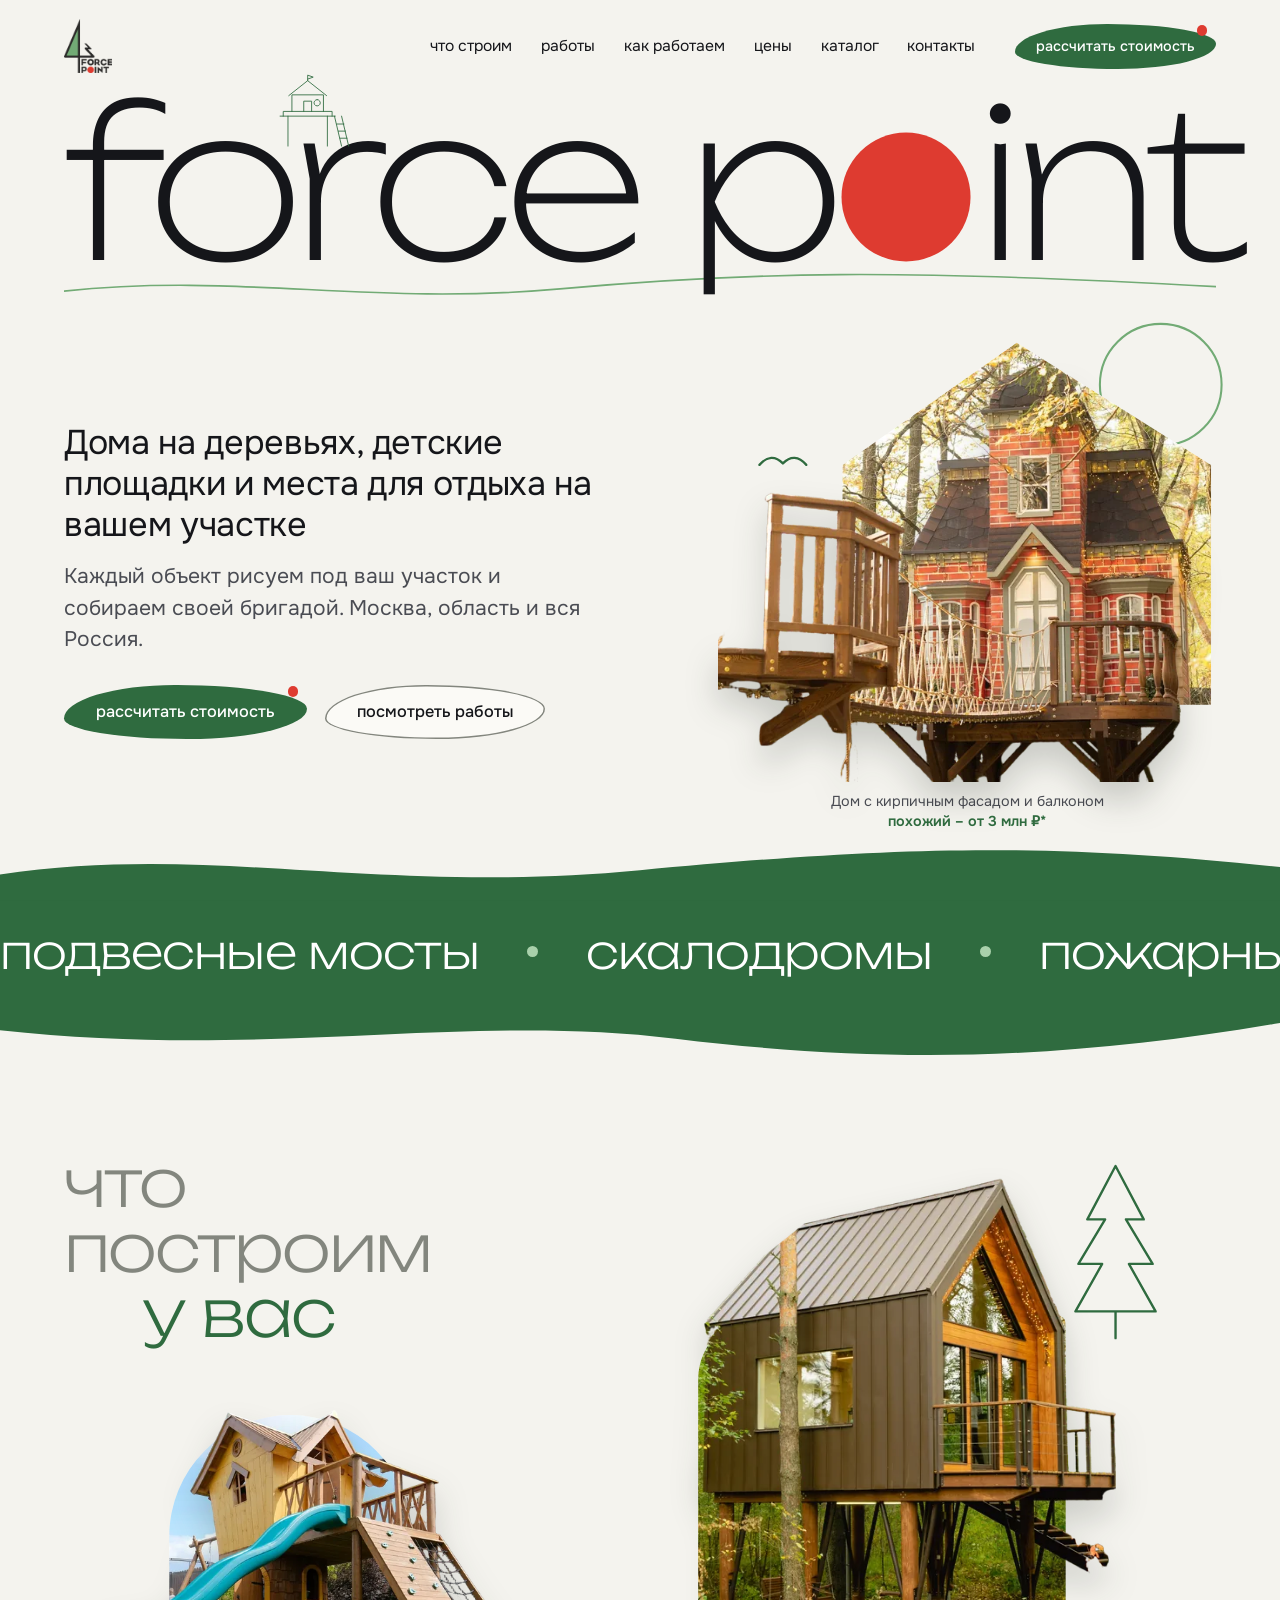
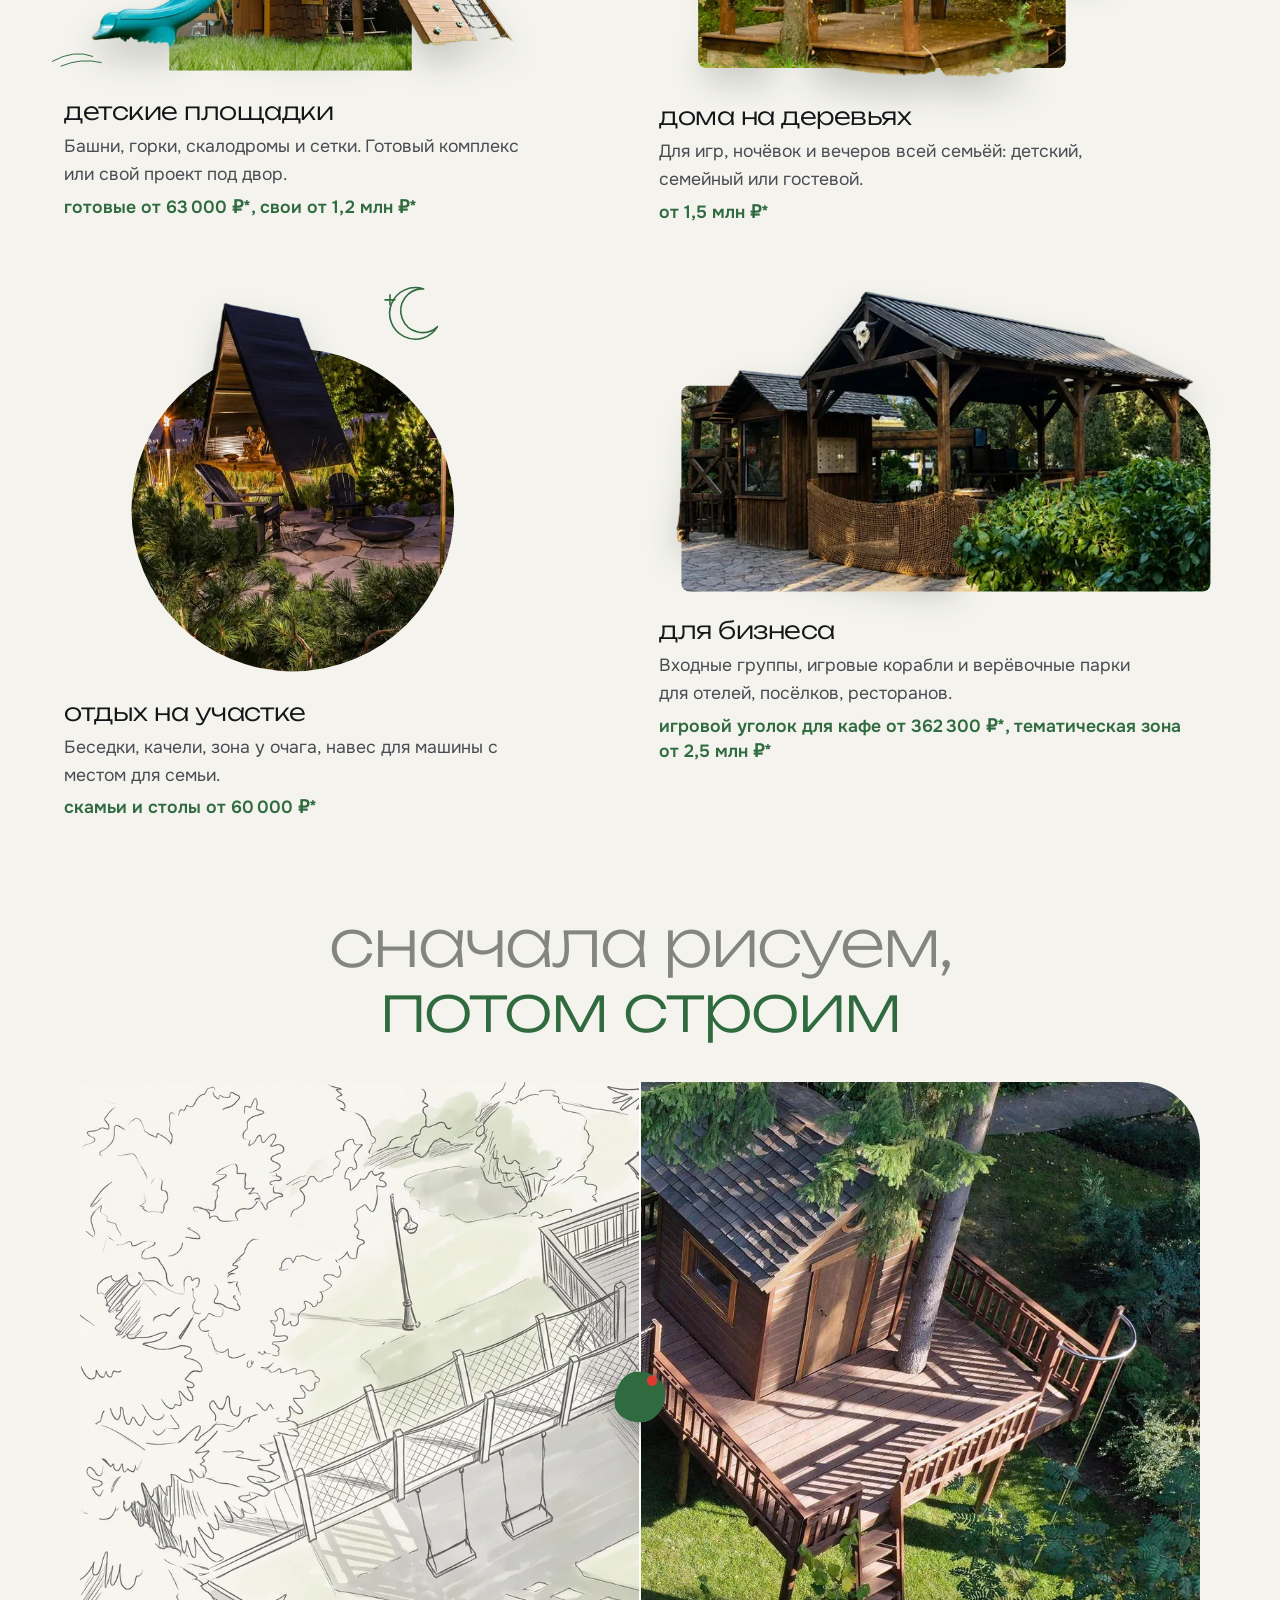
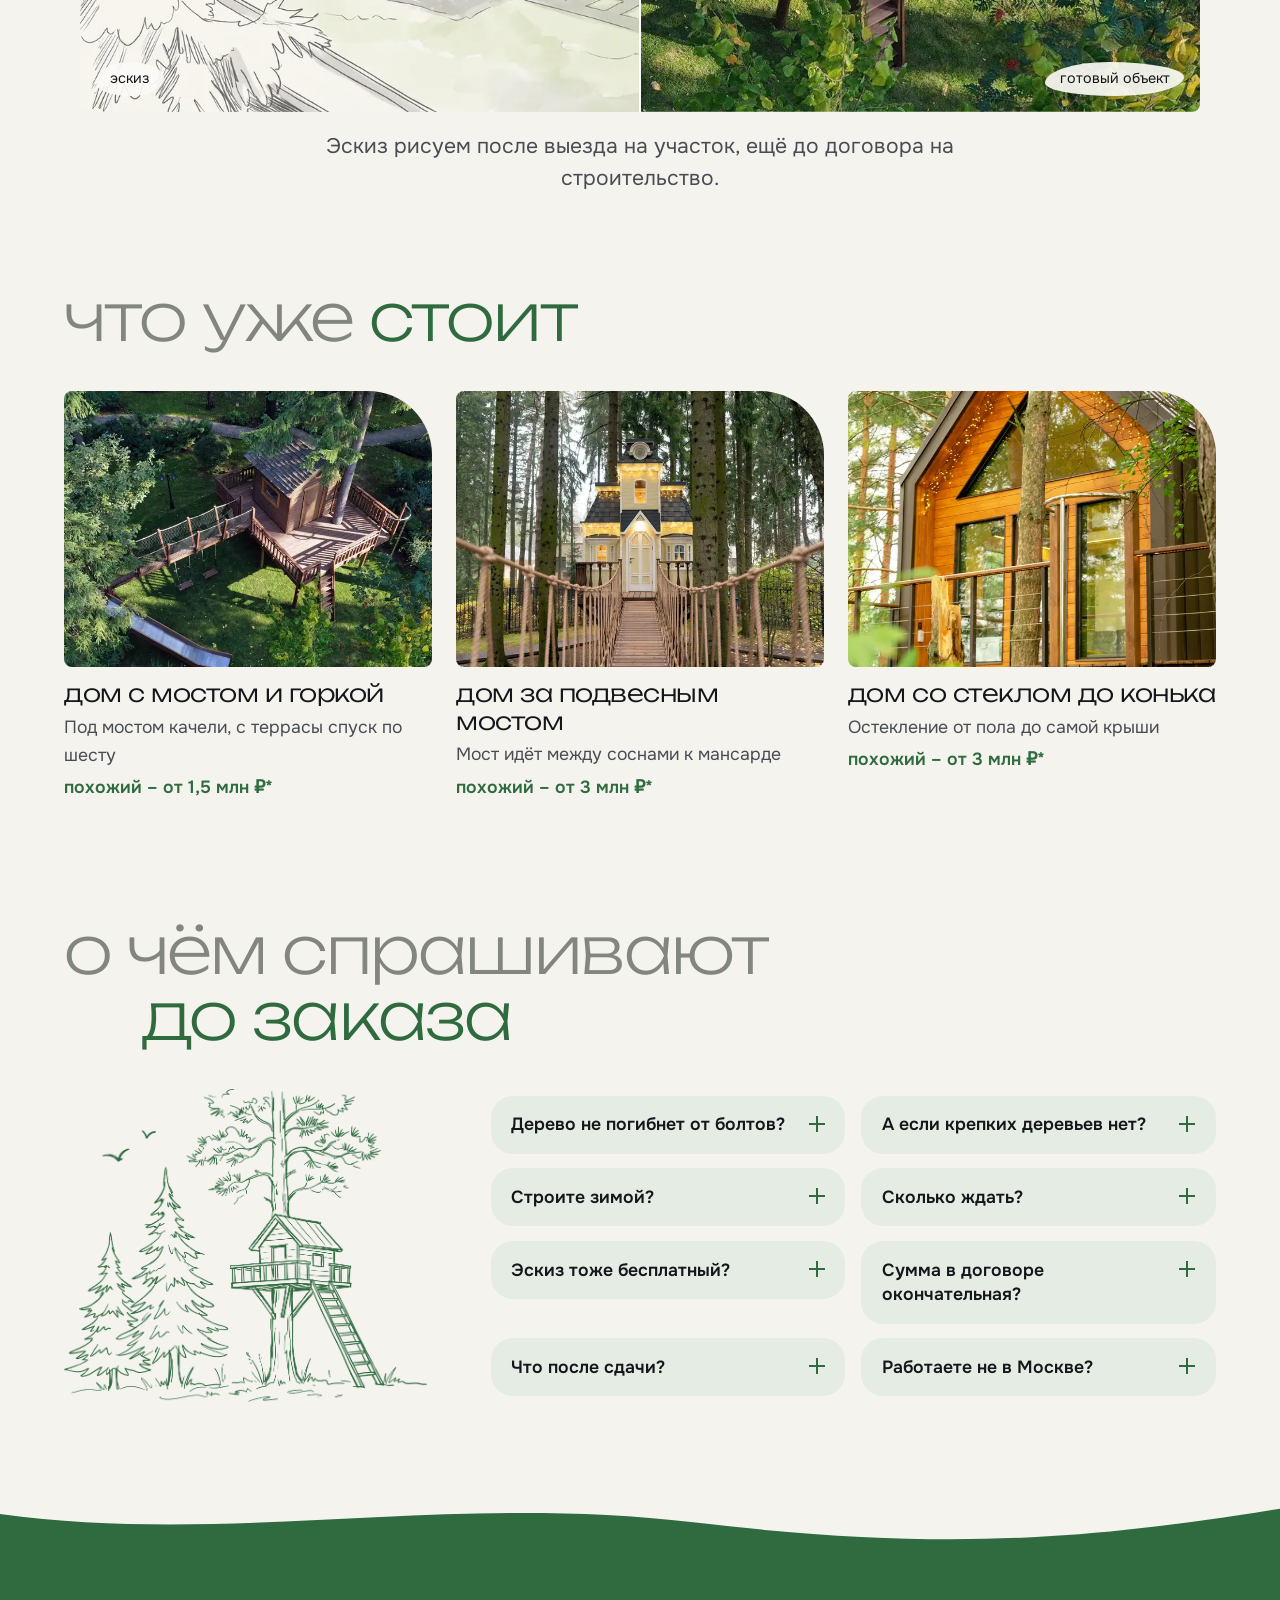
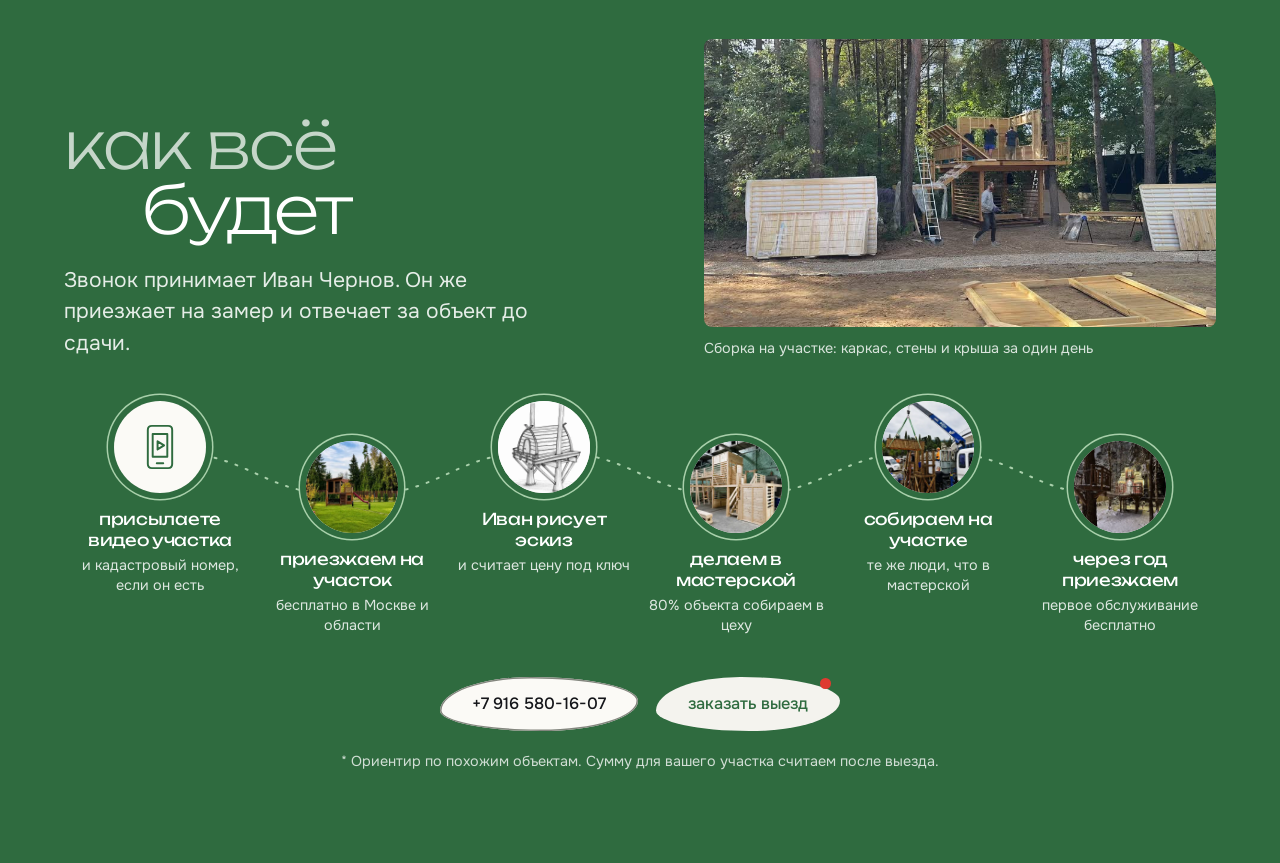
==== commit c222f266: "Четыре варианта подачи: галерея, 3D-витрина, предмет, обложка Co-Authored-By: Claude Opus 5.5 <norep" ====
--- a/index.html
+++ b/index.html
@@ -95,7 +95,7 @@
   <a class="door door--arch" href="#works">
     <div class="pop pop--playground">
       <div class="pop-shape"><img src="img/pop/playground-1200.webp?v=5e64ba952d" srcset="img/pop/playground-640.webp?v=08c63d7a18 640w, img/pop/playground-1200.webp?v=5e64ba952d 1200w" sizes="(max-width: 860px) 50vw, 44vw" width="1200" height="752" alt="Игровая башня с горкой, лестницей и скалодромом рядом с домом" loading="lazy" decoding="async"></div>
-<img class="pop-cut" src="img/pop/playground-cut-1200.webp?v=b3ec64650d" srcset="img/pop/playground-cut-640.webp?v=a9c3c1dcd8 640w, img/pop/playground-cut-1200.webp?v=b3ec64650d 1200w" sizes="(max-width: 860px) 50vw, 44vw" width="1200" height="752" alt="" aria-hidden="true" loading="lazy" decoding="async">
+<img class="pop-cut" src="img/pop/playground-cut-1200.webp?v=3dfcb19889" srcset="img/pop/playground-cut-640.webp?v=9c6e5221d8 640w, img/pop/playground-cut-1200.webp?v=3dfcb19889 1200w" sizes="(max-width: 860px) 50vw, 44vw" width="1200" height="752" alt="" aria-hidden="true" loading="lazy" decoding="async">
       <svg class="doodle doodle--front door-whoosh" viewBox="0 0 120 40"><path d="M4 30 Q40 10 70 22 M18 38 Q50 24 84 32"/></svg>
     </div>
     <h3>детские площадки</h3>
@@ -117,7 +117,7 @@
   <a class="door door--wide" href="#works">
     <div class="pop pop--canopy">
       <div class="pop-shape"><img src="img/pop/canopy-1200.webp?v=cead79ba4e" srcset="img/pop/canopy-640.webp?v=a4f1229f09 640w, img/pop/canopy-1200.webp?v=cead79ba4e 1200w" sizes="(max-width: 860px) 50vw, 46vw" width="1200" height="716" alt="Входная группа парка: деревянный навес, водонапорная башня и ограда из каната" loading="lazy" decoding="async"></div>
-<img class="pop-cut" src="img/pop/canopy-cut-1200.webp?v=8cf3392c97" srcset="img/pop/canopy-cut-640.webp?v=de8123966d 640w, img/pop/canopy-cut-1200.webp?v=8cf3392c97 1200w" sizes="(max-width: 860px) 50vw, 46vw" width="1200" height="716" alt="" aria-hidden="true" loading="lazy" decoding="async">
+<img class="pop-cut" src="img/pop/canopy-cut-1200.webp?v=304e7f9250" srcset="img/pop/canopy-cut-640.webp?v=be86781c4c 640w, img/pop/canopy-cut-1200.webp?v=304e7f9250 1200w" sizes="(max-width: 860px) 50vw, 46vw" width="1200" height="716" alt="" aria-hidden="true" loading="lazy" decoding="async">
     </div>
     <h3>для бизнеса</h3>
     <p>Входные группы, игровые корабли и верёвочные парки для отелей, посёлков, ресторанов.</p>
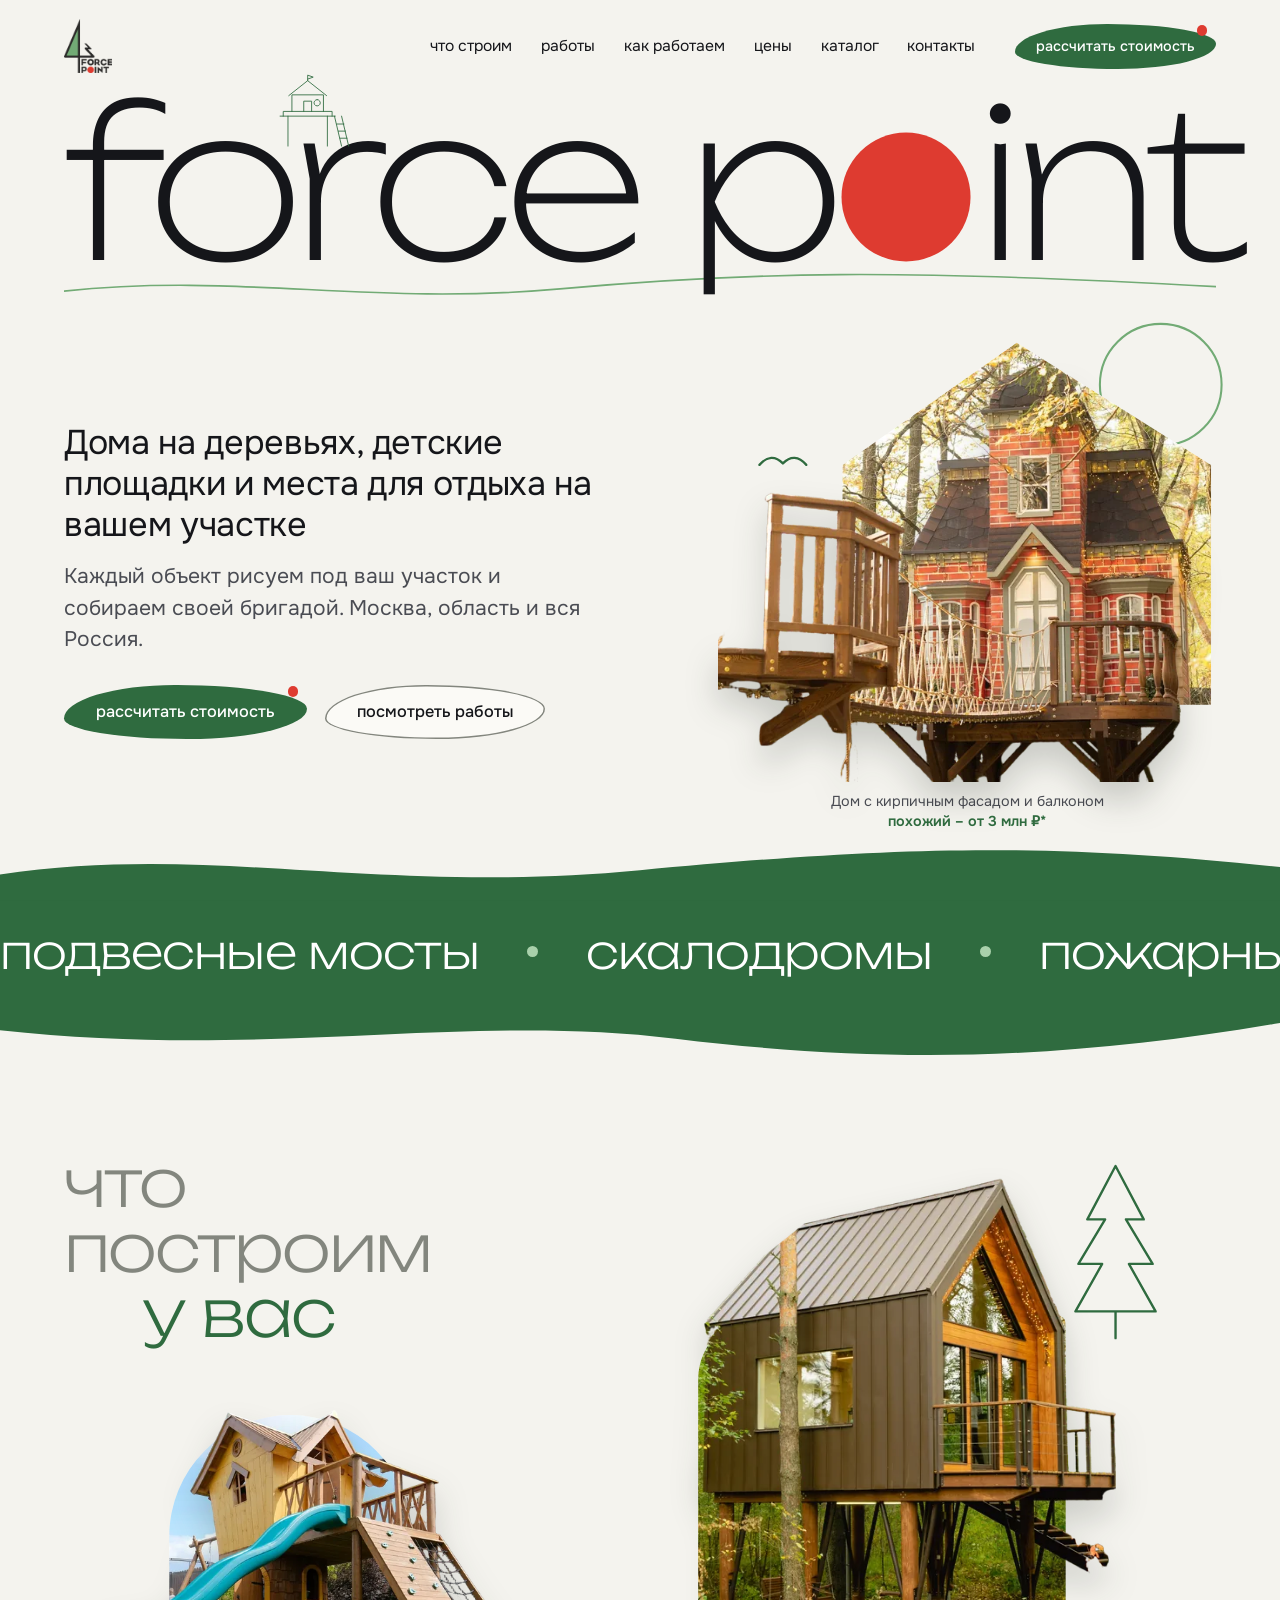
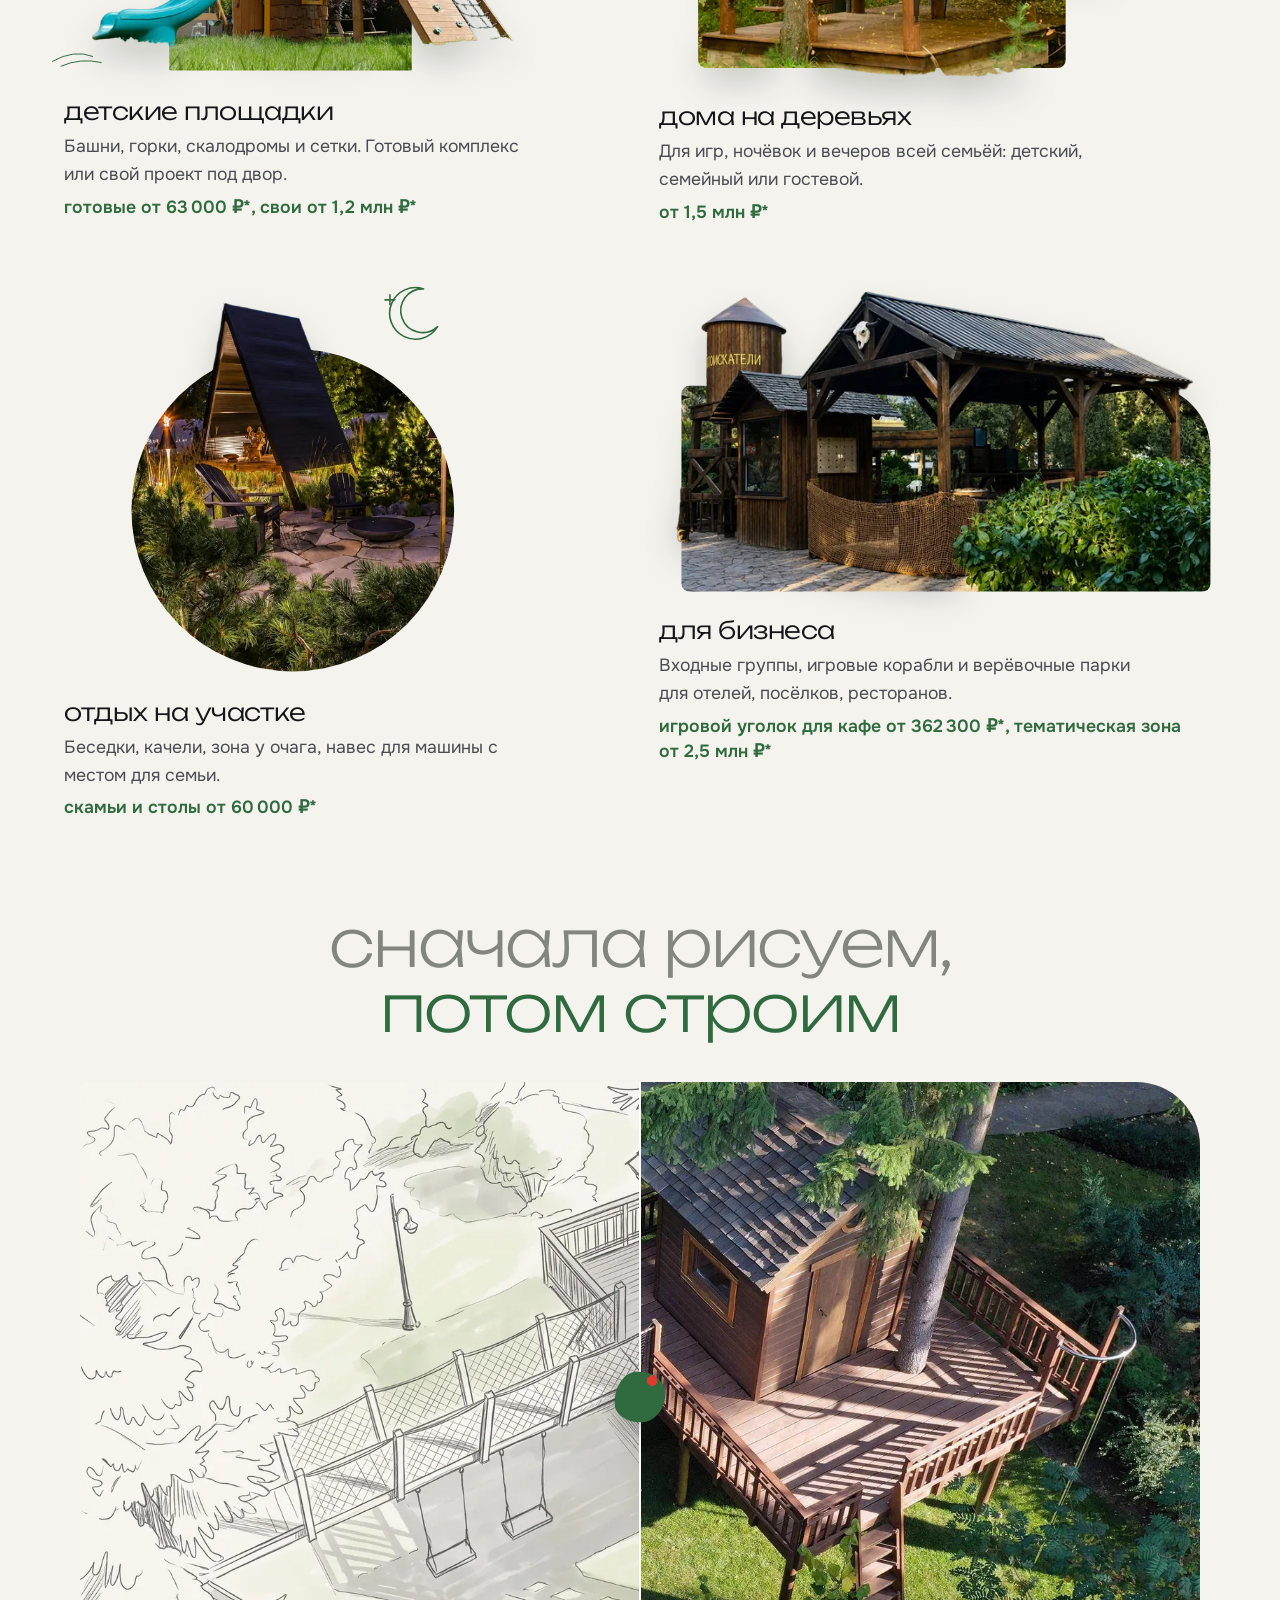
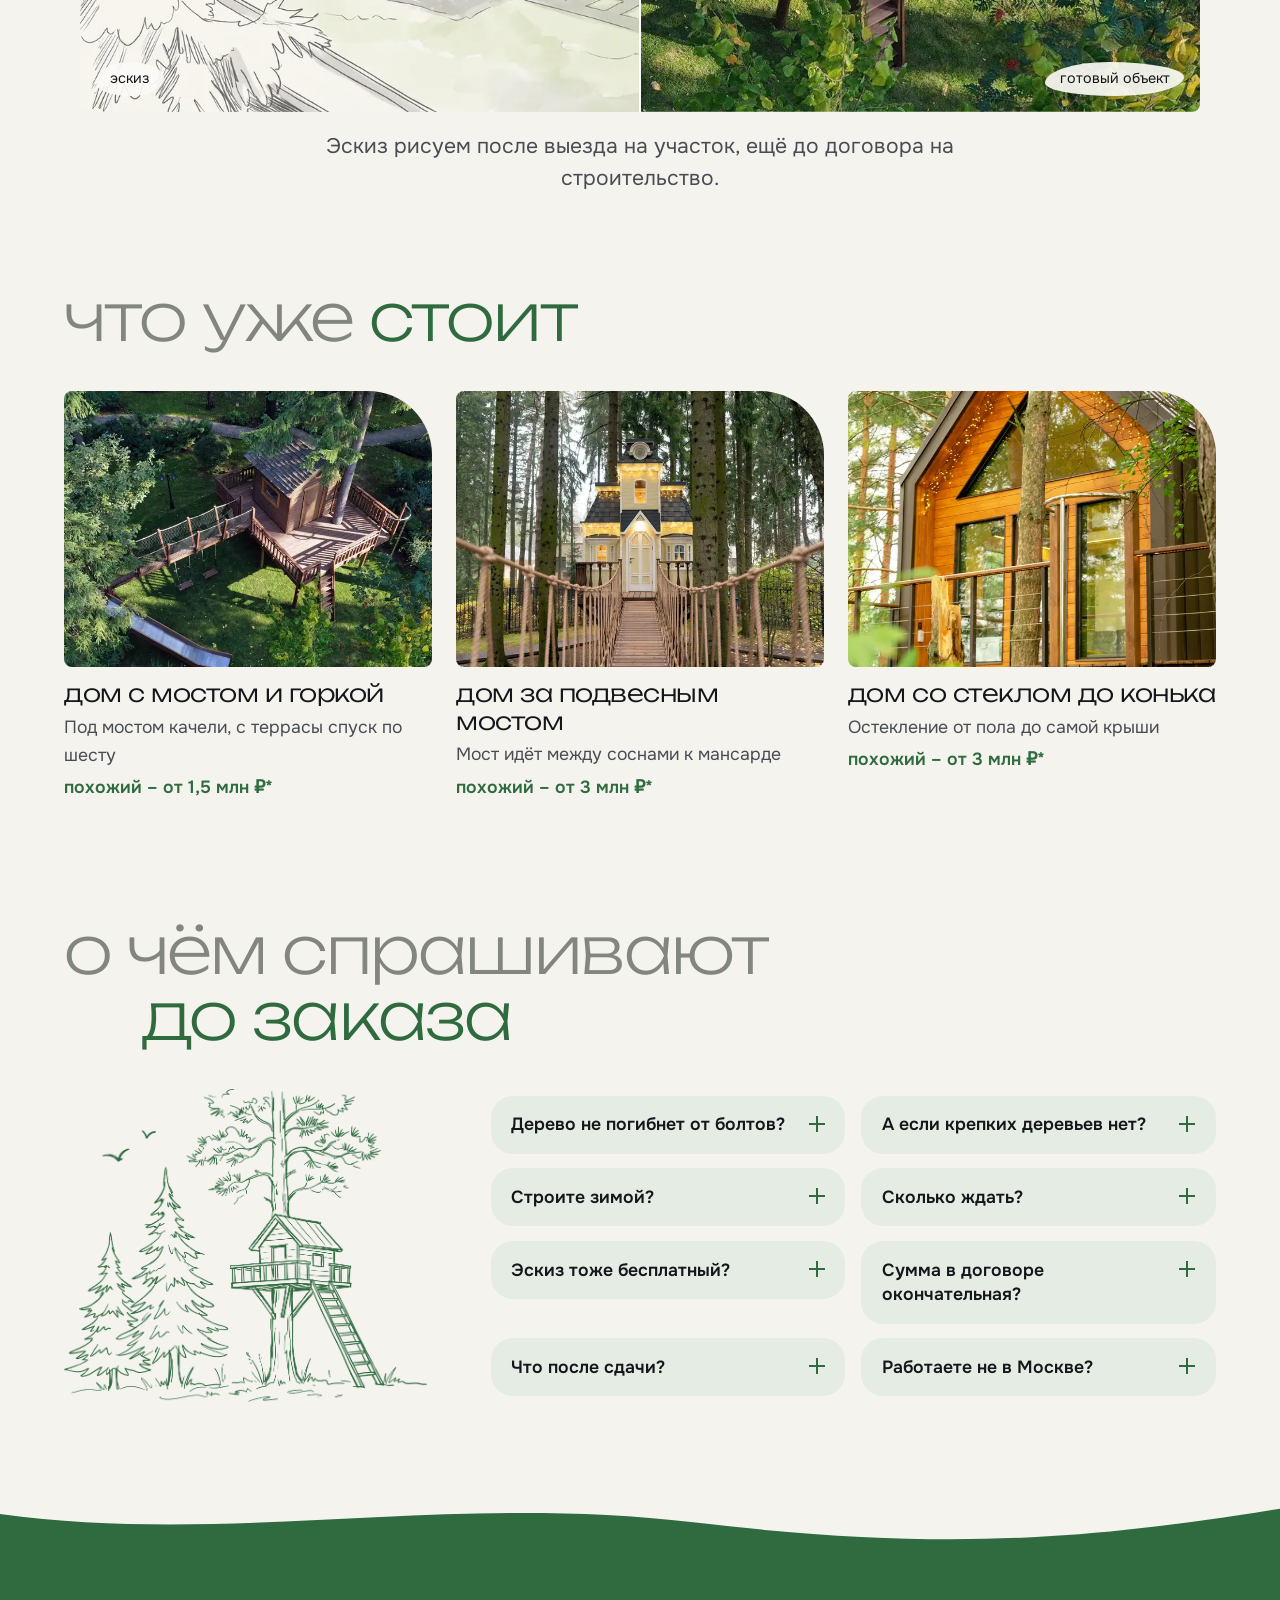
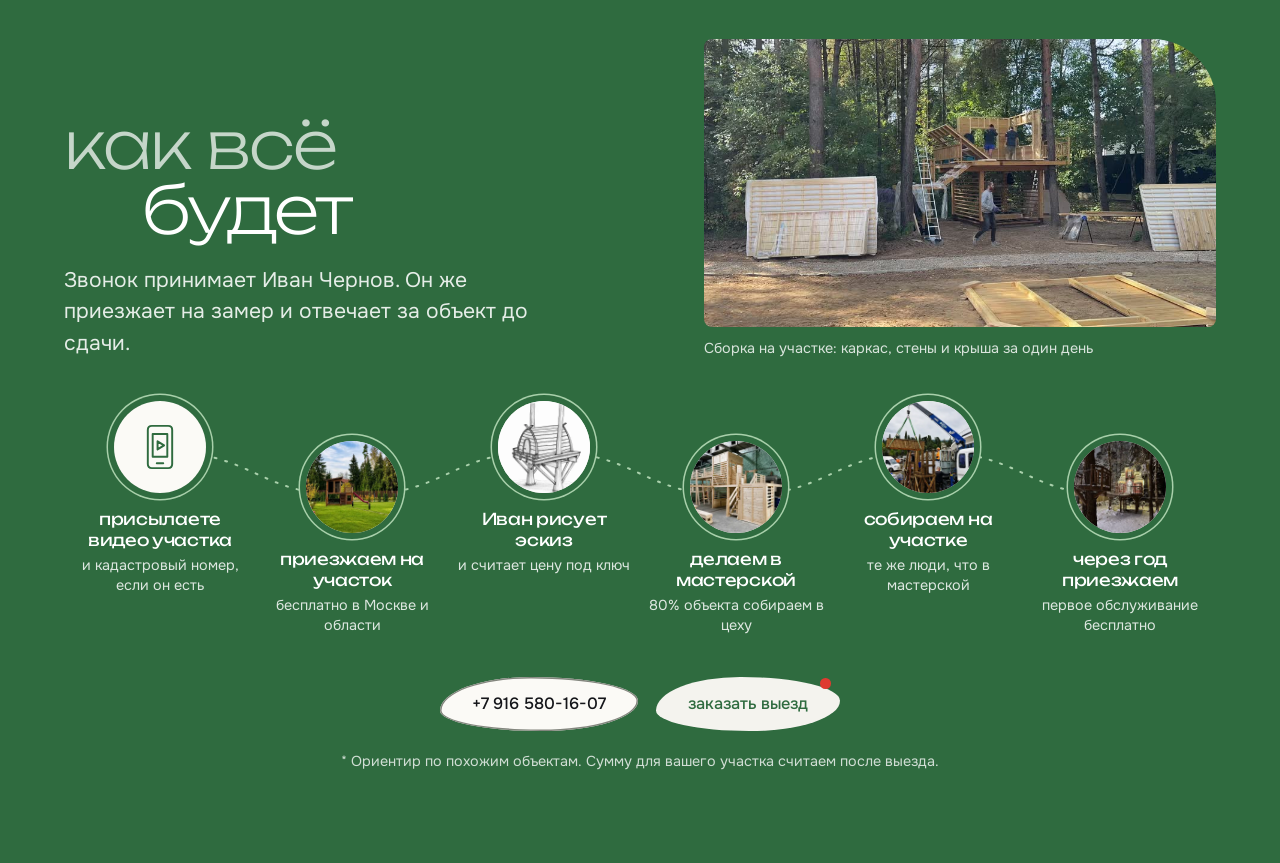
==== commit 23458259: "Главная целиком в стиле «Галерея»: меню, работы, вопросы, путь, контакты Co-Authored-By: Claude Opus" ====
--- a/index.html
+++ b/index.html
@@ -117,7 +117,7 @@
   <a class="door door--wide" href="#works">
     <div class="pop pop--canopy">
       <div class="pop-shape"><img src="img/pop/canopy-1200.webp?v=cead79ba4e" srcset="img/pop/canopy-640.webp?v=a4f1229f09 640w, img/pop/canopy-1200.webp?v=cead79ba4e 1200w" sizes="(max-width: 860px) 50vw, 46vw" width="1200" height="716" alt="Входная группа парка: деревянный навес, водонапорная башня и ограда из каната" loading="lazy" decoding="async"></div>
-<img class="pop-cut" src="img/pop/canopy-cut-1200.webp?v=304e7f9250" srcset="img/pop/canopy-cut-640.webp?v=be86781c4c 640w, img/pop/canopy-cut-1200.webp?v=304e7f9250 1200w" sizes="(max-width: 860px) 50vw, 46vw" width="1200" height="716" alt="" aria-hidden="true" loading="lazy" decoding="async">
+<img class="pop-cut" src="img/pop/canopy-cut-1200.webp?v=542660ccea" srcset="img/pop/canopy-cut-640.webp?v=06d01d6c94 640w, img/pop/canopy-cut-1200.webp?v=542660ccea 1200w" sizes="(max-width: 860px) 50vw, 46vw" width="1200" height="716" alt="" aria-hidden="true" loading="lazy" decoding="async">
     </div>
     <h3>для бизнеса</h3>
     <p>Входные группы, игровые корабли и верёвочные парки для отелей, посёлков, ресторанов.</p>
